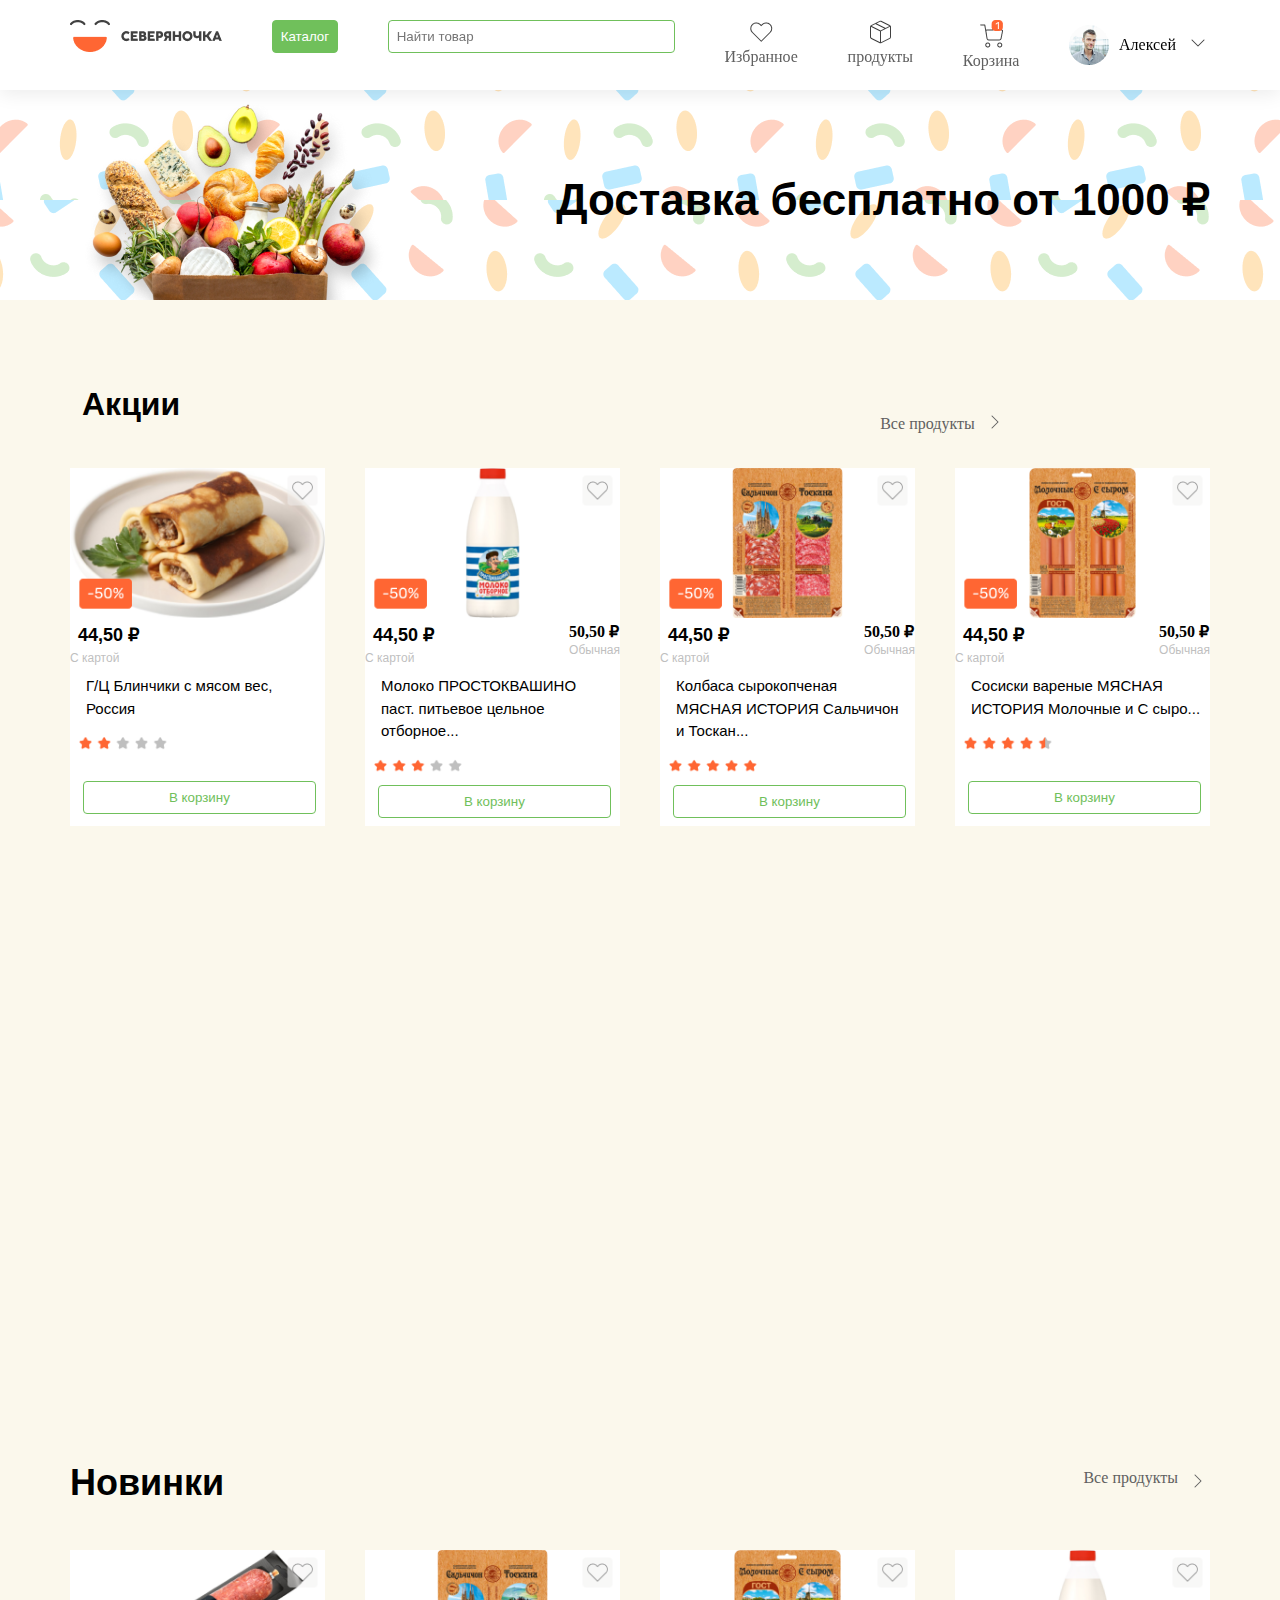
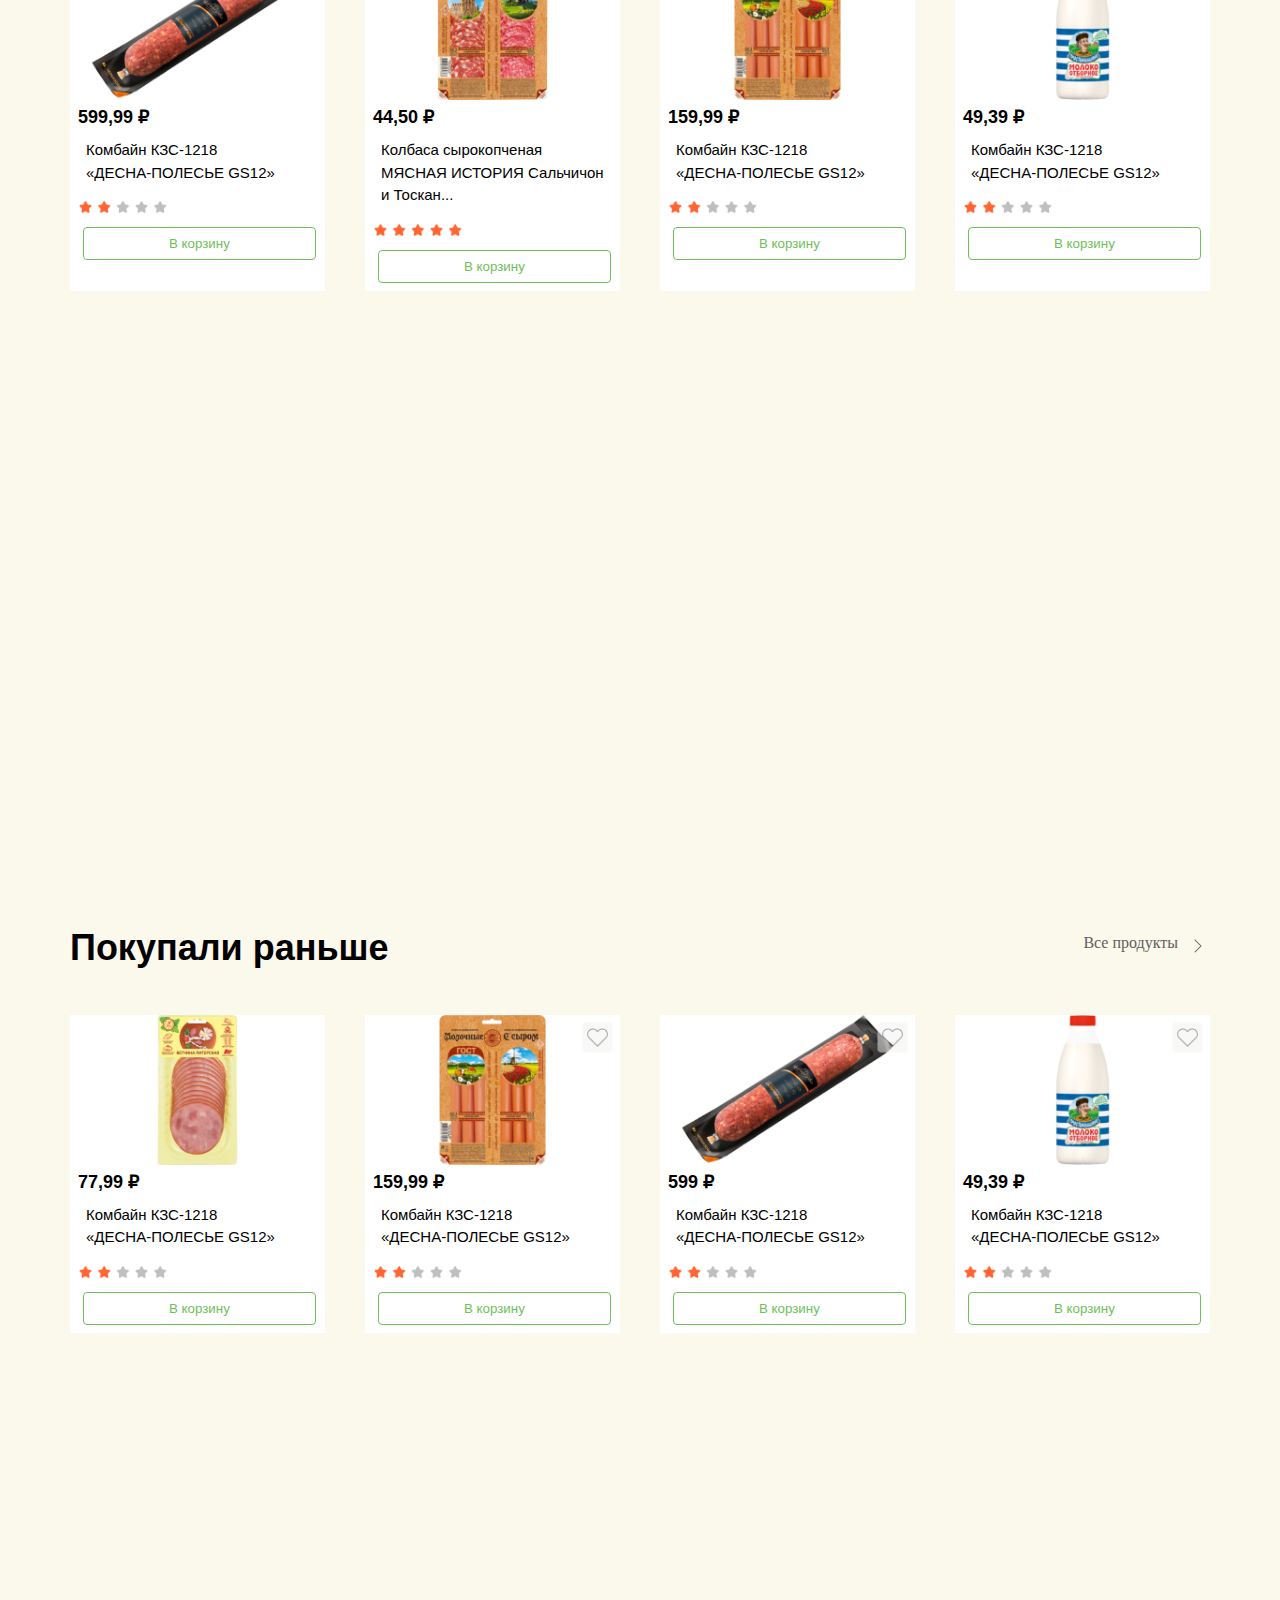
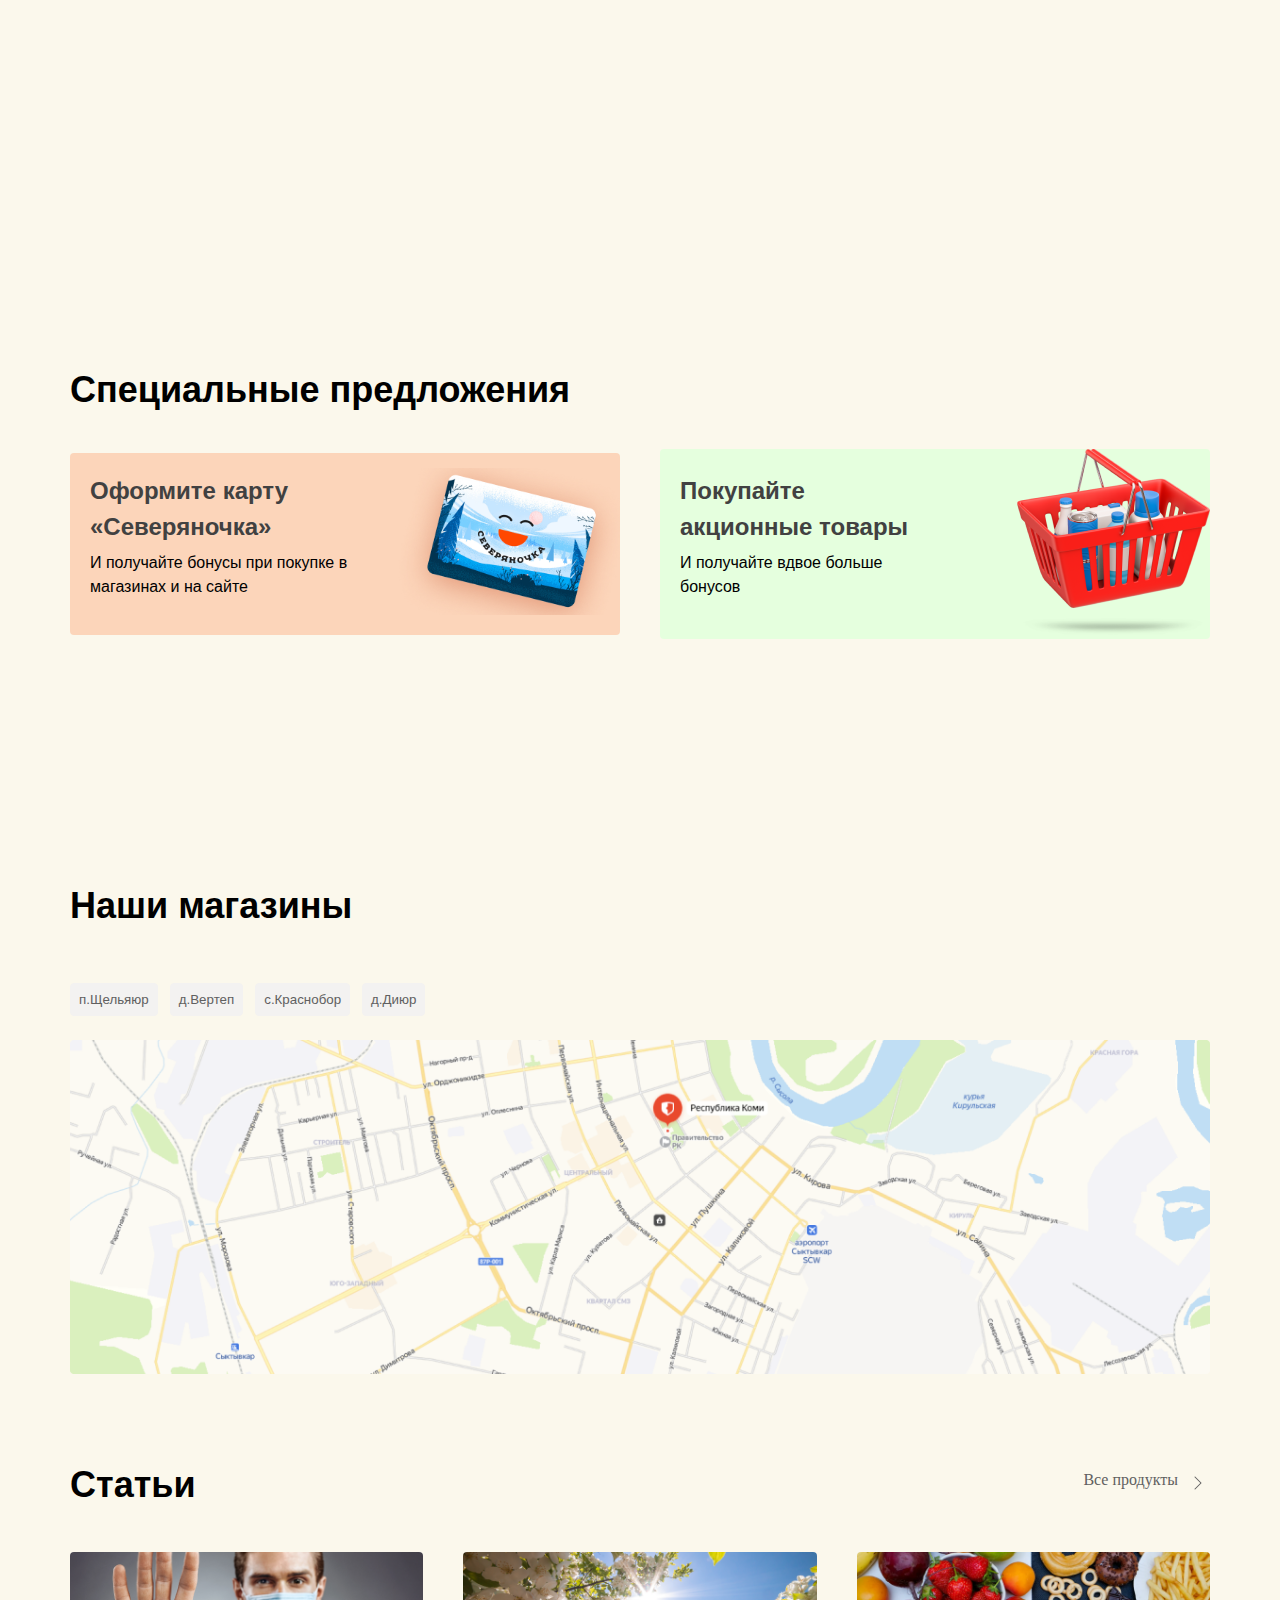
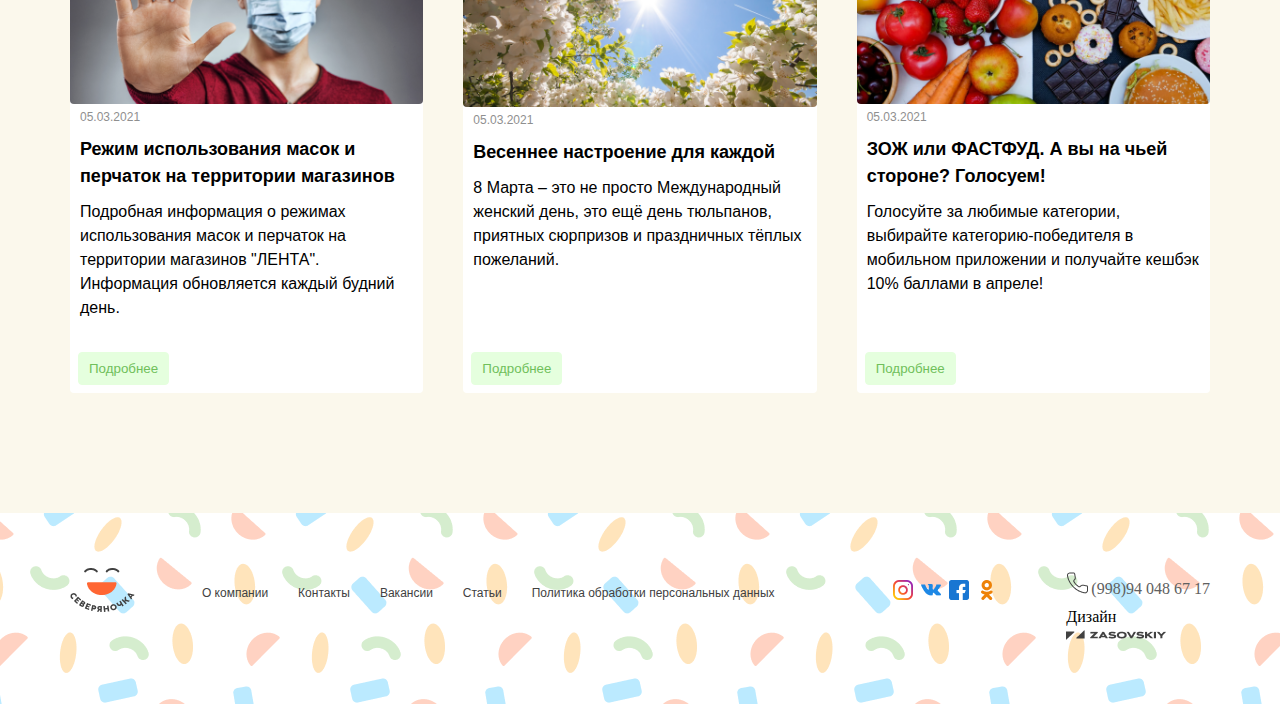
==== index.html @ 37fc12be "first commit" ====
<!DOCTYPE html>
<html lang="en">

<head>
  <meta charset="UTF-8">
  <meta http-equiv="X-UA-Compatible" content="IE=edge">
  <meta name="viewport" content="width=device-width, initial-scale=1.0">
  <title>Document</title>
  <link rel="stylesheet" href="css/global.min.css">
</head>

<body>
  <header>
    <div class="nav">
      <div class="container">
        <div class="nav__logo">
          <a href="index.html"><img src="images/logo.png" alt=""></a>
        </div>
        <div class="nav__btn"><button>Каталог</button></div>
        <div class="nav__input"><input type="text" placeholder="Найти товар"></div>
        <div class="nav__img">
          <a href="favorite.html">
            <img src="images/heart bottom.png" alt="">
          </a>
          <a href="favorite.html">
            <p>Избранное</p>
          </a>
        </div>
        <div class="nav__img">
          <a href="products.html">
            <img src="images/zakaz.png" alt="">
          </a>
          <a href="products.html">
            <p>продукты</p>
          </a>
        </div>
        <div class="nav__img">
          <a href="cart.html">
            <img src="images/korzinka.png" alt="">
          </a>
          <a href="cart.html">
            <p>Корзина</p>
          </a>
        </div>
        <div class="nav__alex">
          <img src="images/bottom men.png" alt="">
          <p>Алексей</p>
          <a href=""><img src="images/chevron-down.png" alt=""></a>
        </div>
      </div>
    </div>
  </header>
  <main>
    <section ction id="book">
      <div class="container">
        <div class="book__bg_img">
          <img class="book__img" src="images/fruits.png" alt="">
          <h1>
            Доставка бесплатно от 1000 ₽
          </h1>
        </div>
      </div>
    </section>
    <section id="actsiya">
      <div class="container">
        <div class="father__actsiya">
          <div class="actsiya__type">
            <h1>Акции</h1>
          </div>
          <div class="actsiya__product">
            <a href="products.html">
              <p>Все продукты</p>
            </a>
            <a href="products.html"><img src="images/chevron-right.png" alt=""></a>
          </div>
        </div>
        <div class="parents__card">

          <div class="father__card">
            <div >
              <a href="cart.html"><img src="images/blinchik.png" alt=""></a>
            </div>
            <div class="type__rubl">
              <div class="tybe_dol">
                <h3>44,50 ₽</h3>
                <p>С картой</p>
              </div>
            </div>
            <div class="type__GT">
              <h2>Г/Ц Блинчики с мясом вес, <br> Россия</h2>
            </div>
            <div class="type__img"><img src="images/star2.png" alt=""></div> <br>
            <div class="type__btn"><a href="cart.html"><button>В корзину</button></a></div>
          </div>

          <div class="father__card">
            <div>
              <a href="cart.html"><img src="images/moloka.png" alt=""></a>
            </div>
            <div class="type__rubl">
              <div>
                <h3>44,50 ₽</h3>
                <p>С картой</p>
              </div>
              <div>
                <h4>50,50 ₽</h4>
                <p>Обычная</p>
              </div>
            </div>
            <div class="type__GT">
              <h2>Молоко ПРОСТОКВАШИНО паст. питьевое цельное отборное...</h2>
            </div>
            <div class="type__img"><img src="images/star3.png" alt=""></div>
            <div class="type__btn"><a href="cart.html"><button>В корзину</button></a></div>
          </div>

          <div class="father__card">
            <div>
              <a href="cart.html"><img src="images/kolbasa.png" alt=""></a>
            </div>
            <div class="type__rubl">
              <div>
                <h3>44,50 ₽</h3>
                <p>С картой</p>
              </div>
              <div>
                <h4>50,50 ₽</h4>
                <p>Обычная</p>
              </div>
            </div>
            <div class="type__GT">
              <h2>Колбаса сырокопченая МЯСНАЯ ИСТОРИЯ Сальчичон и Тоскан...</h2>
            </div>
            <div class="type__img"><img src="images/star5.png" alt=""></div>
            <div class="type__btn"><a href="cart.html"><button>В корзину</button></a></div>
          </div>

          <div class="father__card">
            <div>
              <a href="cart.html"><img src="images/sasiska.png" alt=""></a>
            </div>
            <div class="type__rubl">
              <div>
                <h3>44,50 ₽</h3>
                <p>С картой</p>
              </div>
              <div>
                <h4>50,50 ₽</h4>
                <p>Обычная</p>
              </div>
            </div>
            <div class="type__GT">
              <h2>Сосиски вареные МЯСНАЯ ИСТОРИЯ Молочные и С сыро...</h2>
            </div>
            <div class="type__img"><img src="images/star4.5.png" alt=""></div><br>
            <div class="type__btn"><a href="cart.html"><button>В корзину</button></a></div>
          </div>
        </div>
      </div>
    </section>
    <section id="actsiya">
      <div class="container">
        <div class="father__news">
          <div class="news__type">
            <h1>Новинки</h1>
          </div>
          <div class="news__product">
            <a href="products.html">
              <p>Все продукты</p>
            </a>
            <a href="products.html"><img src="images/chevron-right.png" alt=""></a>
          </div>
        </div>
        <div class="parents__card">
          <div class="father__card">
            <div>
              <a href="cart.html"><img src="images/big kolbasa.png" alt=""></a>
            </div>
            <div class="type__rubl">
              <h3>599,99 ₽</h3>

            </div>
            <div class="type__GT">
              <h2>Комбайн КЗС-1218 <br> «ДЕСНА-ПОЛЕСЬЕ GS12»</h2>
            </div>
            <div class="type__img"><img src="images/star2.png" alt=""></div>
            <div class="type__btn"><a href="cart.html"><button>В корзину</button></a></div>
          </div>


          <div class="father__card">
            <div>
              <a href="cart.html"><img src="images/kolbasa2.png" alt=""></a>
            </div>
            <div class="type__rubl">
              <h3>44,50 ₽</h3>
            </div>
            <div class="type__GT">
              <h2>Колбаса сырокопченая МЯСНАЯ ИСТОРИЯ Сальчичон и Тоскан...</h2>
            </div>
            <div class="type__img"><img src="images/star5.png" alt=""></div>
            <div class="type__btn"><a href="cart.html"><button>В корзину</button></a></div>
          </div>


          <div class="father__card">
            <div>
              <a href="cart.html"><img src="images/sasiska2.png" alt=""></a>
            </div>
            <div class="type__rubl">
              <h3>159,99 ₽</h3>
            </div>
            <div class="type__GT">
              <h2>Комбайн КЗС-1218 <br> «ДЕСНА-ПОЛЕСЬЕ GS12»</h2>
            </div>
            <div class="type__img"><img src="images/star2.png" alt=""></div>
            <div class="type__btn"><a href="cart.html"><button>В корзину</button></a></div>
          </div>


          <div class="father__card">
            <div>
              <a href="cart.html"><img src="images/moloka2.png" alt=""></a>
            </div>
            <div class="type__rubl">
              <div>
                <h3>49,39 ₽</h3>
              </div>
            </div>
            <div class="type__GT">
              <h2>Комбайн КЗС-1218 <br> «ДЕСНА-ПОЛЕСЬЕ GS12»</h2>
            </div>
            <div class="type__img"><img src="images/star2.png" alt=""></div>
            <div class="type__btn"><a href="cart.html"><button>В корзину</button></a></div>
          </div>
        </div>
      </div>
    </section>
    <section id="actsiya">
      <div class="container">
        <div class="father__bought">
          <div class="text__bought">
            <h1>Покупали раньше</h1>
          </div>
          <div class="sale__bought">
            <a href="products.html">
              <p>Все продукты</p>
            </a>
            <a href="products.html"><img src="images/chevron-right.png" alt=""></a>
          </div>
        </div>
        <div class="parents__card">
          <div class="father__card">
            <div>
              <a href="cart.html"><img src="images/kombayn.png" alt=""></a>
            </div>
            <div class="type__rubl">
              <h3>77,99 ₽</h3>

            </div>
            <div class="type__GT">
              <h2>Комбайн КЗС-1218 <br> «ДЕСНА-ПОЛЕСЬЕ GS12»</h2>
            </div>
            <div class="type__img"><img src="images/star2.png" alt=""></div>
            <div class="type__btn"><a href="cart.html"><button>В корзину</button></a></div>
          </div>


          <div class="father__card">
            <div>
              <a href="cart.html"><img src="images/sasiska2.png" alt=""></a>
            </div>
            <div class="type__rubl">
              <h3>159,99 ₽</h3>
            </div>
            <div class="type__GT">
              <h2>Комбайн КЗС-1218 <br> «ДЕСНА-ПОЛЕСЬЕ GS12»</h2>
            </div>
            <div class="type__img"><img src="images/star2.png" alt=""></div>
            <div class="type__btn"><a href="cart.html"><button>В корзину</button></a></div>
          </div>


          <div class="father__card">
            <div>
              <a href="cart.html"><img src="images/big kolbasa.png" alt=""></a>
            </div>
            <div class="type__rubl">
              <h3>599 ₽</h3>
            </div>
            <div class="type__GT">
              <h2>Комбайн КЗС-1218 <br> «ДЕСНА-ПОЛЕСЬЕ GS12»</h2>
            </div>
            <div class="type__img"><img src="images/star2.png" alt=""></div>
            <div class="type__btn"><a href="cart.html"><button>В корзину</button></a></div>
          </div>


          <div class="father__card">
            <div>
              <a href="cart.html"><img src="images/moloka2.png" alt=""></a>
            </div>
            <div class="type__rubl">
              <div>
                <h3>49,39 ₽</h3>
              </div>
            </div>
            <div class="type__GT">
              <h2>Комбайн КЗС-1218 <br> «ДЕСНА-ПОЛЕСЬЕ GS12»</h2>
            </div>
            <div class="type__img"><img src="images/star2.png" alt=""></div>
            <div class="type__btn"><a href="cart.html"><button>В корзину</button></a></div>
          </div>
        </div>
      </div>
    </section>
    <section id="actsiya">
      <div class="container">
        <div class="father__special">
          <div class="first__special">
            <h1>Специальные предложения</h1>
          </div>
          <div class="parent__first__card">
            <div class="first__card__father">
              <div class="card__type">
                <h1>Оформите карту <br> «Северяночка»</h1>
                <h3>И получайте бонусы при покупке в магазинах и на сайте</h3>
              </div>
              <div class="card__img">
                <img src="images/kartabg.png" alt="">
              </div>
            </div>
            <div class="first__card__father2">
              <div class="card__type">
                <h1>Покупайте <br> акционные товары</h1>
                <h3>И получайте вдвое больше <br> бонусов</h3>
              </div>
              <div class="card__img">
                <img src="images/box.png" alt="">
              </div>
            </div>
          </div>
        </div>
      </div>
    </section>
    <section id="actsiya">
      <div class="container">
        <div class="map__type">
          <h1>Наши магазины</h1>
        </div>
        <div class="map__btn">
          <button>п.Щельяюр</button>
          <button>д.Вертеп</button>
          <button>с.Краснобор</button>
          <button>д.Диюр</button>
        </div>
        <div class="map__img">
          <img src="images/maps.png" alt="">
        </div>
      </div>
    </section>

    <section id="actsiya">
      <div class="container">
        <div class="father__bought">
          <div class="text__bought">
            <h1>Статьи</h1>
          </div>
          <div class="sale__bought">
            <a href="products.html">
              <p>Все продукты</p>
            </a>
            <a href="products.html"><img src="images/chevron-right.png" alt=""></a>
          </div>
        </div>
        <div class="father__card__bottom">
          <div class="card__finish">
            <img src="images/doc man.png" alt="">
            <p>05.03.2021</p>
            <h1>Режим использования масок и перчаток на территории магазинов</h1>
            <h2>Подробная информация о режимах использования масок и перчаток на территории магазинов "ЛЕНТА".
              Информация обновляется каждый будний день. <br> <br></h2>
            <button>Подробнее</button>
          </div>

          <div class="card__finish">
            <img src="images/1.png" alt="">
            <p>05.03.2021</p>
            <h1>Весеннее настроение для каждой</h1>
            <h2>8 Марта – это не просто Международный женский день, это ещё день тюльпанов, приятных сюрпризов и
              праздничных тёплых пожеланий. <br> <br> <br> <br></h2>
            <button>Подробнее</button>
          </div>

          <div class="card__finish">
            <img src="images/blosom.png" alt="">
            <p>05.03.2021</p>
            <h1>ЗОЖ или ФАСТФУД. А вы на чьей стороне? Голосуем!</h1>
            <h2>Голосуйте за любимые категории, выбирайте категорию-победителя в мобильном приложении и получайте кешбэк
              10% баллами в апреле! <br> <br> <br></h2>
            <button>Подробнее</button>
          </div>
        </div>
      </div>
    </section>
  </main>
  <footer id="footer">
    <div class="container">
      <div class="foot__group">
        <div class="foot__father">
          <div class="foot">
            <a href="index.html"><img src="images/logo foot.png" alt=""></a>
          </div>
          <div class="foot__info">
            <ul>
              <li><a href="company.html">О компании</a></li>
              <li><a href="contact.html">Контакты</a></li>
              <li><a href="vacancy.html">Вакансии</a></li>
              <li><a href="articles.html">Статьи</a></li>
              <li><a href="">Политика обработки персональных данных</a></li>
            </ul>
          </div>
          <div class="foot__img">
            <a href=""><img src="images/instagram.png" alt=""></a>
            <a href=""><img src="images/vkontakte.png" alt=""></a>
            <a href=""><img src="images/facebook.png" alt=""></a>
            <a href="https://t.me/shokhruzakhe"><img src="images/ok.png" alt=""></a>
          </div>
          <div class="foot__phone">
            <li><a href=""><img src="images/phone.png" alt="">(998)94 048 67 17</a><p></p></li>
            <p>Дизайн</p>
            <img src="images/footerlogo.png" alt="">
          </div>
        </div>
      </div>
    </div>
  </footer>
</body>

</html>
---- css/global.min.css ----
*,*::before,*::after{margin:0;padding:0;box-sizing:border-box}ul{list-style:none}li{list-style:none}img{max-width:100%;height:auto}button{border:1px;cursor:pointer}a{text-decoration:none;color:#606060}input{border:1px solid #70c05b;border-radius:4px;background-color:rgba(0,0,0,0);padding:8px 100px 8px 8px}button{border:1px solid #70c05b;border-radius:4px;color:#fff;background:#70c05b}@font-face{font-family:"Rubik",sans-serif;src:url(/fonst/Rubik-Bold.ttf)}@font-face{font-family:"Rubik",sans-serif;src:url(/fonst/Rubik-Regular.ttf)}.container{width:1140px;margin:0 auto}header{background:#70c05b;box-shadow:0px 4px 18px 0px rgba(0,0,0,.08);position:fixed;width:100%;z-index:100;opacity:1;background-color:#fff}.nav{display:flex;justify-content:space-between;margin-top:20px;margin-bottom:20px}.nav .container{display:flex;justify-content:space-between}.nav .nav__input{background:image(search)}.nav .nav__img{display:flex;align-items:center;flex-direction:column}.nav .nav__btn button{padding:8px 8px 8px 8px}.nav .nav__alex{display:flex;align-items:center;gap:10px}.nav .nav__alex a{color:#291e0f}#book{background-image:url(../../images/head2.png)}#book .book__bg_img{display:flex;align-items:center;justify-content:space-between;padding-top:100px}#book .book__bg_img .book__img{max-width:100%}#book .book__bg_img h1{font-family:"Rubik",sans-serif;font-size:44px;font-style:normal;font-weight:700;line-height:150%}@media(max-width: 1160px){#book .book__bg_img h1{font-size:35px;padding-right:50px}}@media(max-width: 1110px){#book .book__bg_img h1{font-size:30px;padding-right:100px}}@media(max-width: 1060px){#book .book__bg_img h1{font-size:28px;padding-right:200px}}@media(max-width: 957px){#book .book__bg_img h1{font-size:25px;padding-right:250px}}@media(max-width: 910px){#book .book__bg_img .book__img{display:none}#book .book__bg_img h1{text-align:center;margin:0 auto;padding-bottom:62px;padding-top:100px}}@media(max-width: 800px){#book .book__bg_img h1{padding-right:500px}}@media(max-width: 524px){#book .book__bg_img h1{padding-right:700px}}@media(max-width: 423px){#book .book__bg_img h1{font-size:20px;padding-right:800px}}@media(max-width: 337px){#book .book__bg_img{padding-right:100px}}#actsiya{background:#fbf8ec;padding-top:80px}.father__actsiya{display:flex;align-items:center}.father__actsiya .actsiya__type{padding-bottom:40px}.father__actsiya .actsiya__type h1{font-family:"Rubik",sans-serif;font-size:36px;font-style:normal;font-weight:700;line-height:150%}.father__actsiya .actsiya__product{display:flex;align-items:center;gap:8px}@media(max-width: 1400px){.father__actsiya .actsiya__type h1{padding-left:12px}.father__actsiya .actsiya__product{padding-left:890px}}@media(max-width: 1300px){.father__actsiya .actsiya__type h1{padding-left:12px}.father__actsiya .actsiya__product{padding-left:850px}}@media(max-width: 1160px){.father__actsiya .actsiya__type h1{font-size:32px;padding-left:12px}.father__actsiya .actsiya__product{padding-left:800px}}@media(max-width: 10460px){.father__actsiya .actsiya__type h1{font-size:32px;padding-left:12px}.father__actsiya .actsiya__product{padding-left:700px}}@media(max-width: 950px){.father__actsiya .actsiya__type h1{font-size:32px;padding-left:12px}.father__actsiya .actsiya__product{padding-left:650px}}@media(max-width: 910px){.father__actsiya .actsiya__type h1{font-size:32px;padding-left:12px}.father__actsiya .actsiya__product{padding-left:400px}}@media(max-width: 650px){.father__actsiya .actsiya__type h1{font-size:32px;padding-left:12px}.father__actsiya .actsiya__product{padding-left:280px}}@media(max-width: 525px){.father__actsiya .actsiya__type h1{font-size:32px;padding-left:12px}.father__actsiya .actsiya__product{padding-left:180px;margin-top:5px}}@media(max-width: 423px){.father__actsiya .actsiya__type h1{font-size:32px;padding-left:12px}.father__actsiya .actsiya__product{padding-left:80px;margin-top:5px}}.parents__card{display:grid;grid-template-columns:repeat(4, 1fr);grid-gap:40px}.parents__card .father__card{background:#fff}.parents__card .father__card .type__rubl{display:flex;justify-content:space-evenly}.parents__card .father__card .type__rubl p{font-family:"Rubik",sans-serif;font-size:12px;font-style:normal;font-weight:400;line-height:150%;color:#bfbfbf}.parents__card .father__card .type__GT{padding:8px 8px}.parents__card .father__card .type__GT h2{font-family:"Rubik",sans-serif;font-size:15px;font-style:normal;font-weight:400;line-height:150%}.parents__card .father__card .type__img{padding:8px 8px;padding-bottom:8px}.parents__card .father__card .type__btn button{background-color:#fff;color:#70c05b;padding:8px 85px 8px 85px;margin-left:13px;margin-bottom:8px;transition:.5s}.parents__card .father__card .type__btn button:hover{color:#fff;background-color:#f63;border:1px solid #f63}.father__news{display:flex;justify-content:space-between;align-items:center;padding-bottom:40px}.father__news .news__type h1{font-family:"Rubik",sans-serif;font-size:36px;font-style:normal;font-weight:700;line-height:150%}.father__news .news__product{display:flex;gap:8px}.parents__card{display:grid;grid-template-columns:repeat(4, 1fr);grid-gap:40px;padding-bottom:550px}.parents__card .father__card{background:#fff}.parents__card .father__card .type__rubl{display:flex;justify-content:space-between}.parents__card .father__card .type__rubl h3{padding-left:8px;font-family:"Rubik",sans-serif;font-size:18px;font-style:normal;font-weight:700;line-height:150%}.parents__card .father__card .type__rubl p{font-family:"Rubik",sans-serif;font-size:12px;font-style:normal;font-weight:400;line-height:150%;color:#bfbfbf}.parents__card .father__card .type__GT{padding:8px 8px}.parents__card .father__card .type__GT h2{margin-left:8px;font-family:"Rubik",sans-serif;font-size:15px;font-style:normal;font-weight:400;line-height:150%}.parents__card .father__card .type__img{padding:8px 8px;padding-bottom:8px}.parents__card .father__card .type__btn button{background-color:#fff;color:#70c05b;padding:8px 85px 8px 85px;margin-left:13px;margin-bottom:8px;transition:.5s}.parents__card .father__card .type__btn button:hover{color:#fff;background-color:#f63;border:1px solid #f63}.father__bought{display:flex;justify-content:space-between;align-items:center;padding-bottom:40px}.father__bought .text__bought h1{font-family:"Rubik",sans-serif;font-size:36px;font-style:normal;font-weight:700;line-height:150%}.father__bought .sale__bought{display:flex;gap:8px}.father__bought .parents__card{display:grid;grid-template-columns:repeat(4, 1fr);grid-gap:40px;padding-bottom:120px}.father__bought .parents__card .father__card{background:#fff}.father__bought .parents__card .father__card .type__rubl{display:flex;justify-content:space-between}.father__bought .parents__card .father__card .type__rubl h3{padding-left:8px;font-family:"Rubik",sans-serif;font-size:18px;font-style:normal;font-weight:700;line-height:150%}.father__bought .parents__card .father__card .type__rubl p{font-family:"Rubik",sans-serif;font-size:12px;font-style:normal;font-weight:400;line-height:150%;color:#bfbfbf}.father__bought .parents__card .father__card .type__GT{padding:8px 8px}.father__bought .parents__card .father__card .type__GT h2{margin-left:8px;font-family:"Rubik",sans-serif;font-size:15px;font-style:normal;font-weight:400;line-height:150%}.father__bought .parents__card .father__card .type__img{padding:8px 8px;padding-bottom:8px}.father__bought .parents__card .father__card .type__btn button{background-color:#fff;color:#70c05b;padding:8px 85px 8px 85px;margin-left:13px;margin-bottom:8px;transition:.5s}.father__bought .parents__card .father__card .type__btn button:hover{color:#fff;background-color:#f63;border:1px solid #f63}@media(max-width: 1245px){.father__bought .parents__card{grid-template-columns:repeat(3, 1fr) grid-gap 32px}}@media(max-width: 910px){.father__bought .parents__card{grid-template-columns:repeat(2, 1fr) grid-gap 32px}}@media(max-width: 600px){.father__bought .parents__card{grid-template-columns:repeat(1, 1fr) grid-gap 32px}}.father__special{padding-bottom:40px}.father__special .first__special{padding-bottom:32px}.father__special .first__special h1{font-family:"Rubik",sans-serif;font-size:36px;font-style:normal;font-weight:700;line-height:150%}.father__special .parent__first__card{display:grid;grid-template-columns:repeat(2, 1fr);grid-gap:40px;padding-bottom:120px;align-items:center}.father__special .parent__first__card .first__card__father{display:flex;justify-content:space-between;align-items:center;border-radius:4px;background:#fcd5ba;box-shadow:rgba(202,147,96,.5)}.father__special .parent__first__card .first__card__father h1{font-family:"Rubik",sans-serif;font-size:24px;font-style:normal;font-weight:700;line-height:150%;color:#414141;padding:20px 0px 6px 20px}.father__special .parent__first__card .first__card__father h3{font-family:"Rubik",sans-serif;font-size:16px;font-style:normal;font-weight:400;line-height:150%;padding:0px 0px 36px 20px}.father__special .parent__first__card .first__card__father2{display:flex;justify-content:space-between;align-items:center;border-radius:4px;background-color:#e5ffde}.father__special .parent__first__card .first__card__father2 h1{font-family:"Rubik",sans-serif;font-size:24px;font-style:normal;font-weight:700;line-height:150%;color:#414141;padding:20px 0px 6px 20px}.father__special .parent__first__card .first__card__father2 h3{font-family:"Rubik",sans-serif;font-size:16px;font-style:normal;font-weight:400;line-height:150%;padding:0px 0px 36px 20px}@media(max-width: 1160px){.father__special .parent__first__card{grid-template-columns:repeat(1, 1fr);justify-content:space-evenly}}.map__type h1{font-family:"Rubik",sans-serif;font-size:36px;font-style:normal;font-weight:700;line-height:150%;padding-bottom:50px}.map__btn button{padding:8px 8px;color:#606060;background-color:#f3f2f1;border:1px solid #f3f2f1;transition:.5s;margin:0px 8px 24px 0px}.map__btn button:hover{color:#fff;background-color:#70c05b}.father__card__bottom{display:grid;grid-template-columns:repeat(3, 1fr);grid-gap:40px;padding-bottom:120px}.father__card__bottom .card__finish{background-color:#fff;border-radius:4px}.father__card__bottom .card__finish img{border-radius:4px}.father__card__bottom .card__finish p{padding:0 10px;color:#8f8f8f;font-family:"Rubik",sans-serif;font-size:12px;font-style:normal;font-weight:400;line-height:150%}.father__card__bottom .card__finish h1{padding:10px 10px;font-family:"Rubik",sans-serif;font-size:18px;font-style:normal;font-weight:700;line-height:150%}.father__card__bottom .card__finish h2{padding:0 10px;font-family:"Rubik",sans-serif;font-size:16px;font-style:normal;font-weight:400;line-height:150%}.father__card__bottom .card__finish button{margin:8px 8px;padding:8px 10px;color:#70c05b;background-color:#e5ffde;border:1px solid #e5ffde;transition:.5s}.father__card__bottom .card__finish button:hover{color:#fff;background-color:#70c05b}#footer{background-image:url(../../images/head2.png)}.foot__group .foot__father{display:flex;align-items:center;justify-content:space-between}.foot__group .foot__father .foot{display:flex;align-items:center;justify-content:space-between;padding-top:37px;padding-bottom:70px}.foot__group .foot__father .foot__info{padding-top:37px;padding-bottom:70px}.foot__group .foot__father .foot__info ul{display:flex;gap:30px}.foot__group .foot__father .foot__info ul li a{color:#414141;font-family:"Rubik",sans-serif;font-size:12px;font-style:normal;font-weight:400;line-height:150%}.foot__group .foot__father .foot__img{padding-top:37px;padding-bottom:70px;gap:8px;margin-left:50px}.foot__group .foot__father .foot__phone{align-items:center;padding-top:57px;padding-bottom:60px;gap:8px}.foot__group .foot__father .foot__phone li{padding-bottom:10px}.foot__group .foot__dizayn{display:flex;padding-bottom:24px;margin-bottom:500px;margin-left:auto}@media(max-width: 1245px){.parents__card{grid-template-columns:repeat(3, 1fr)}}
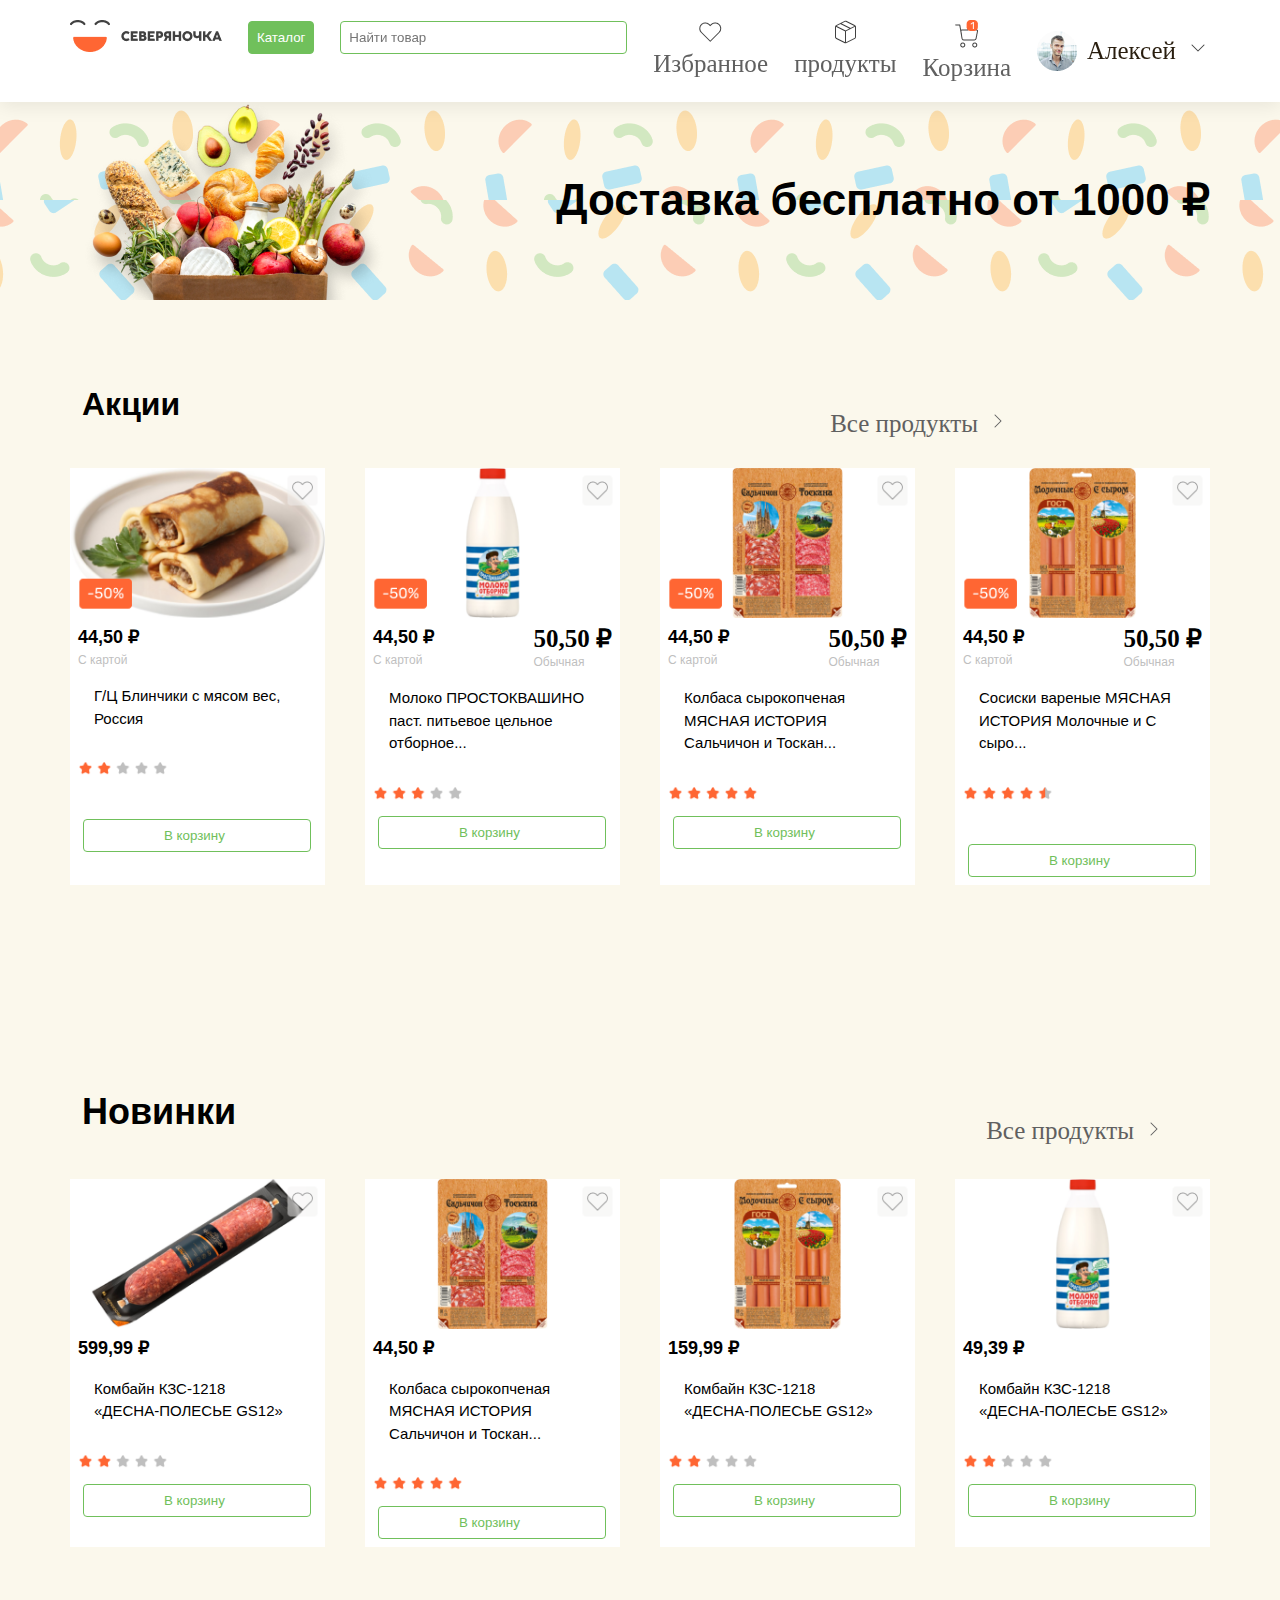
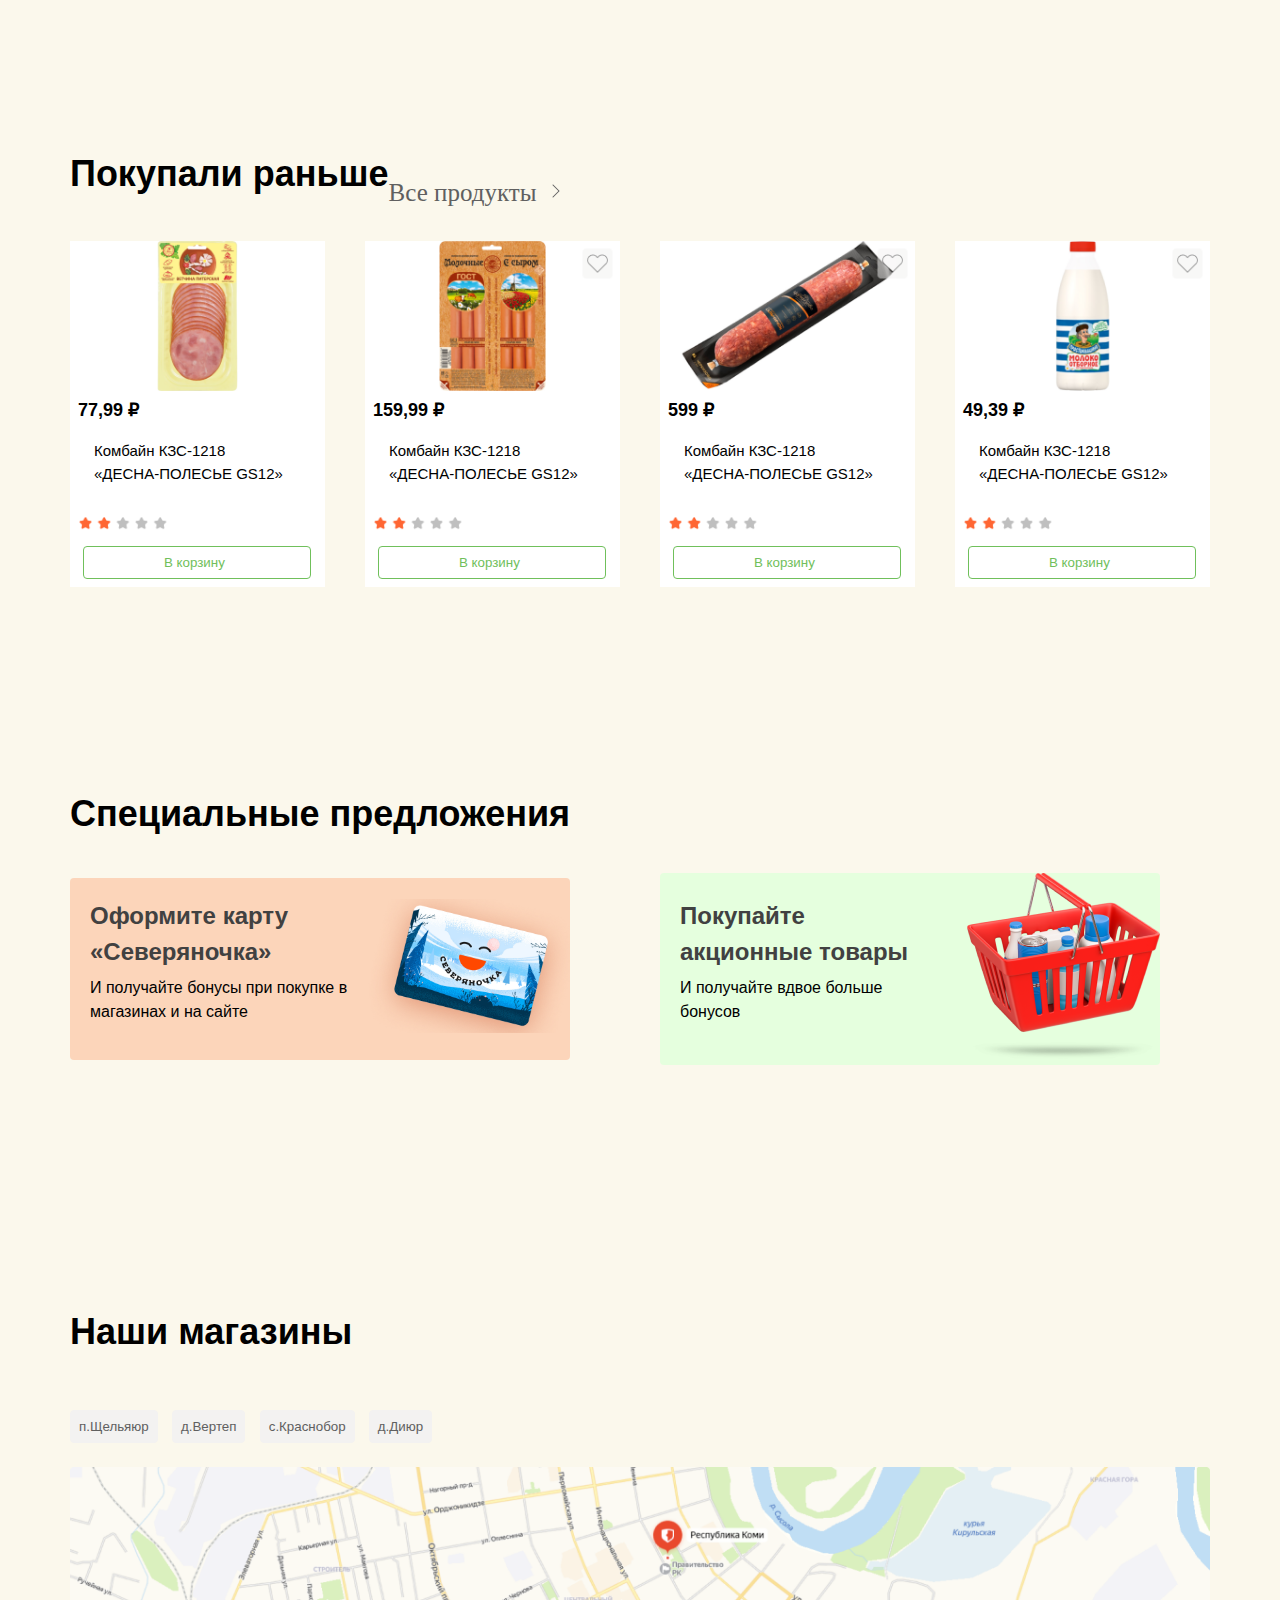
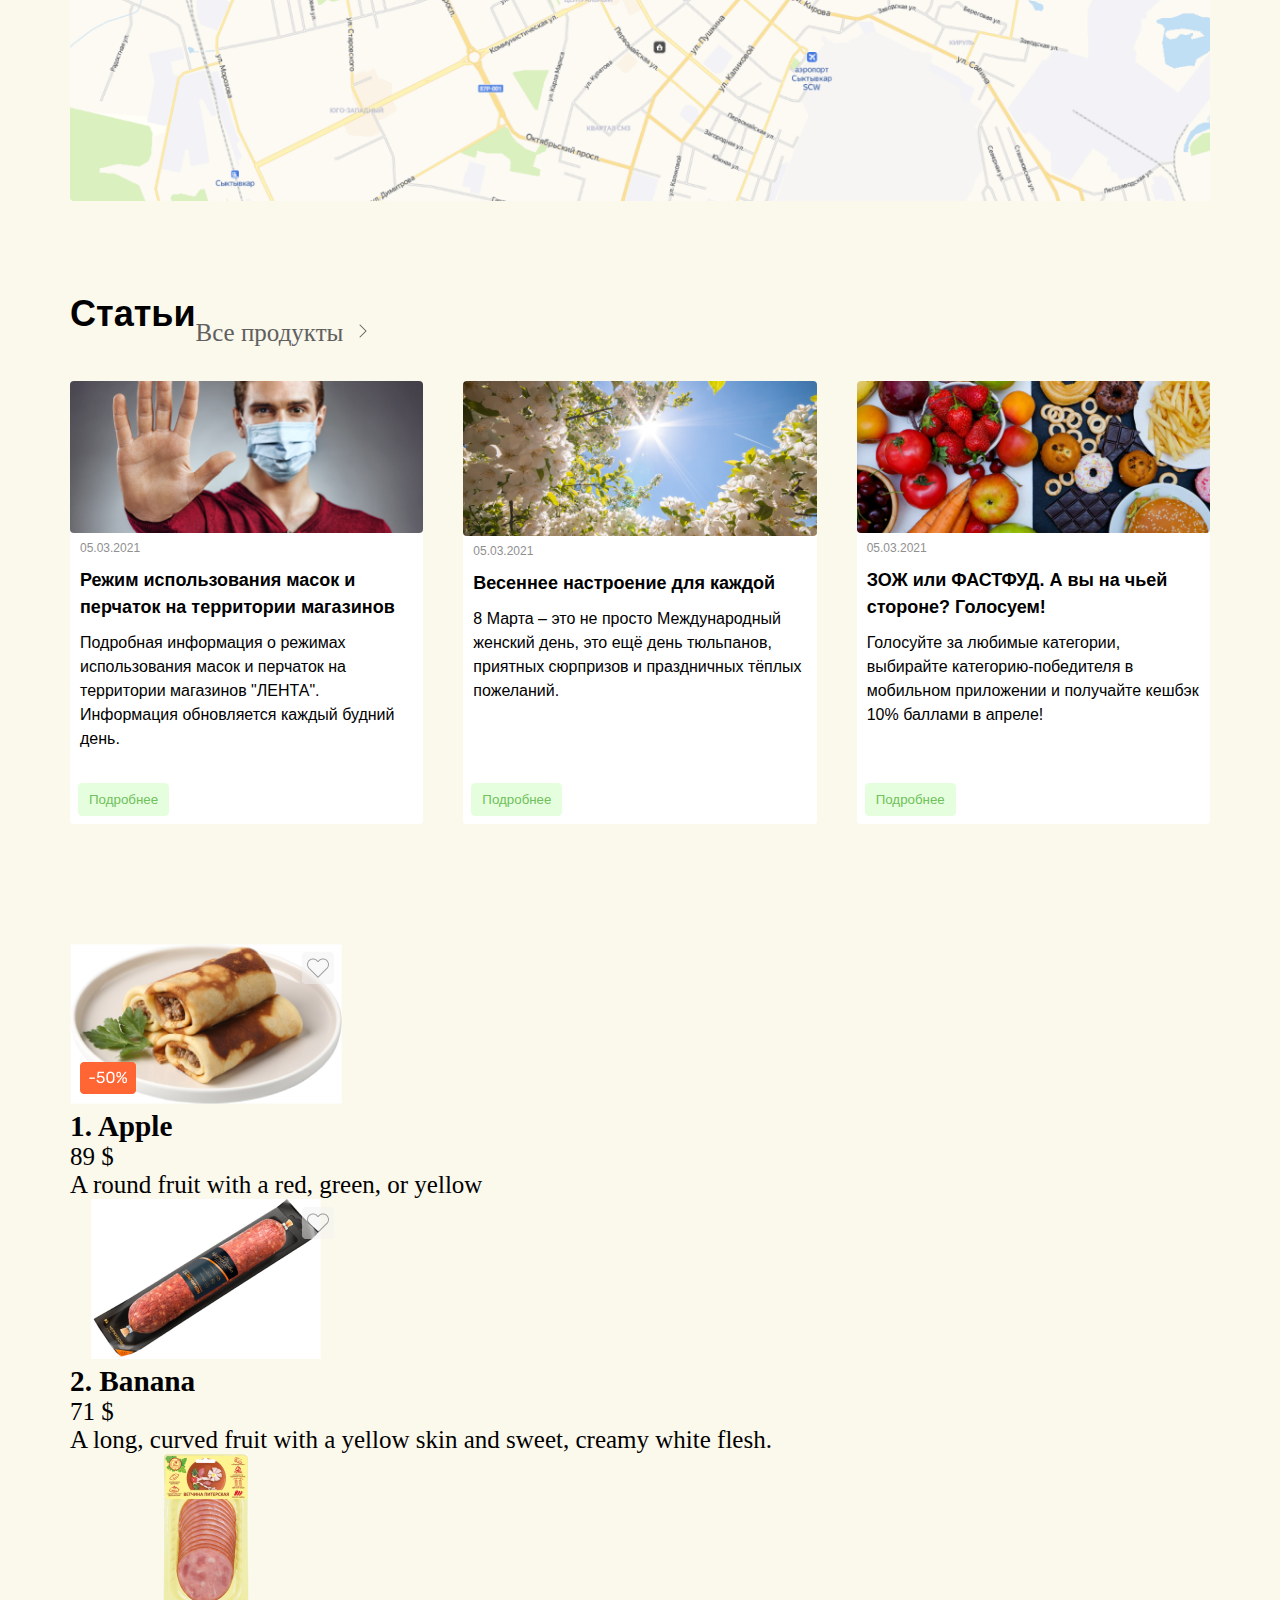
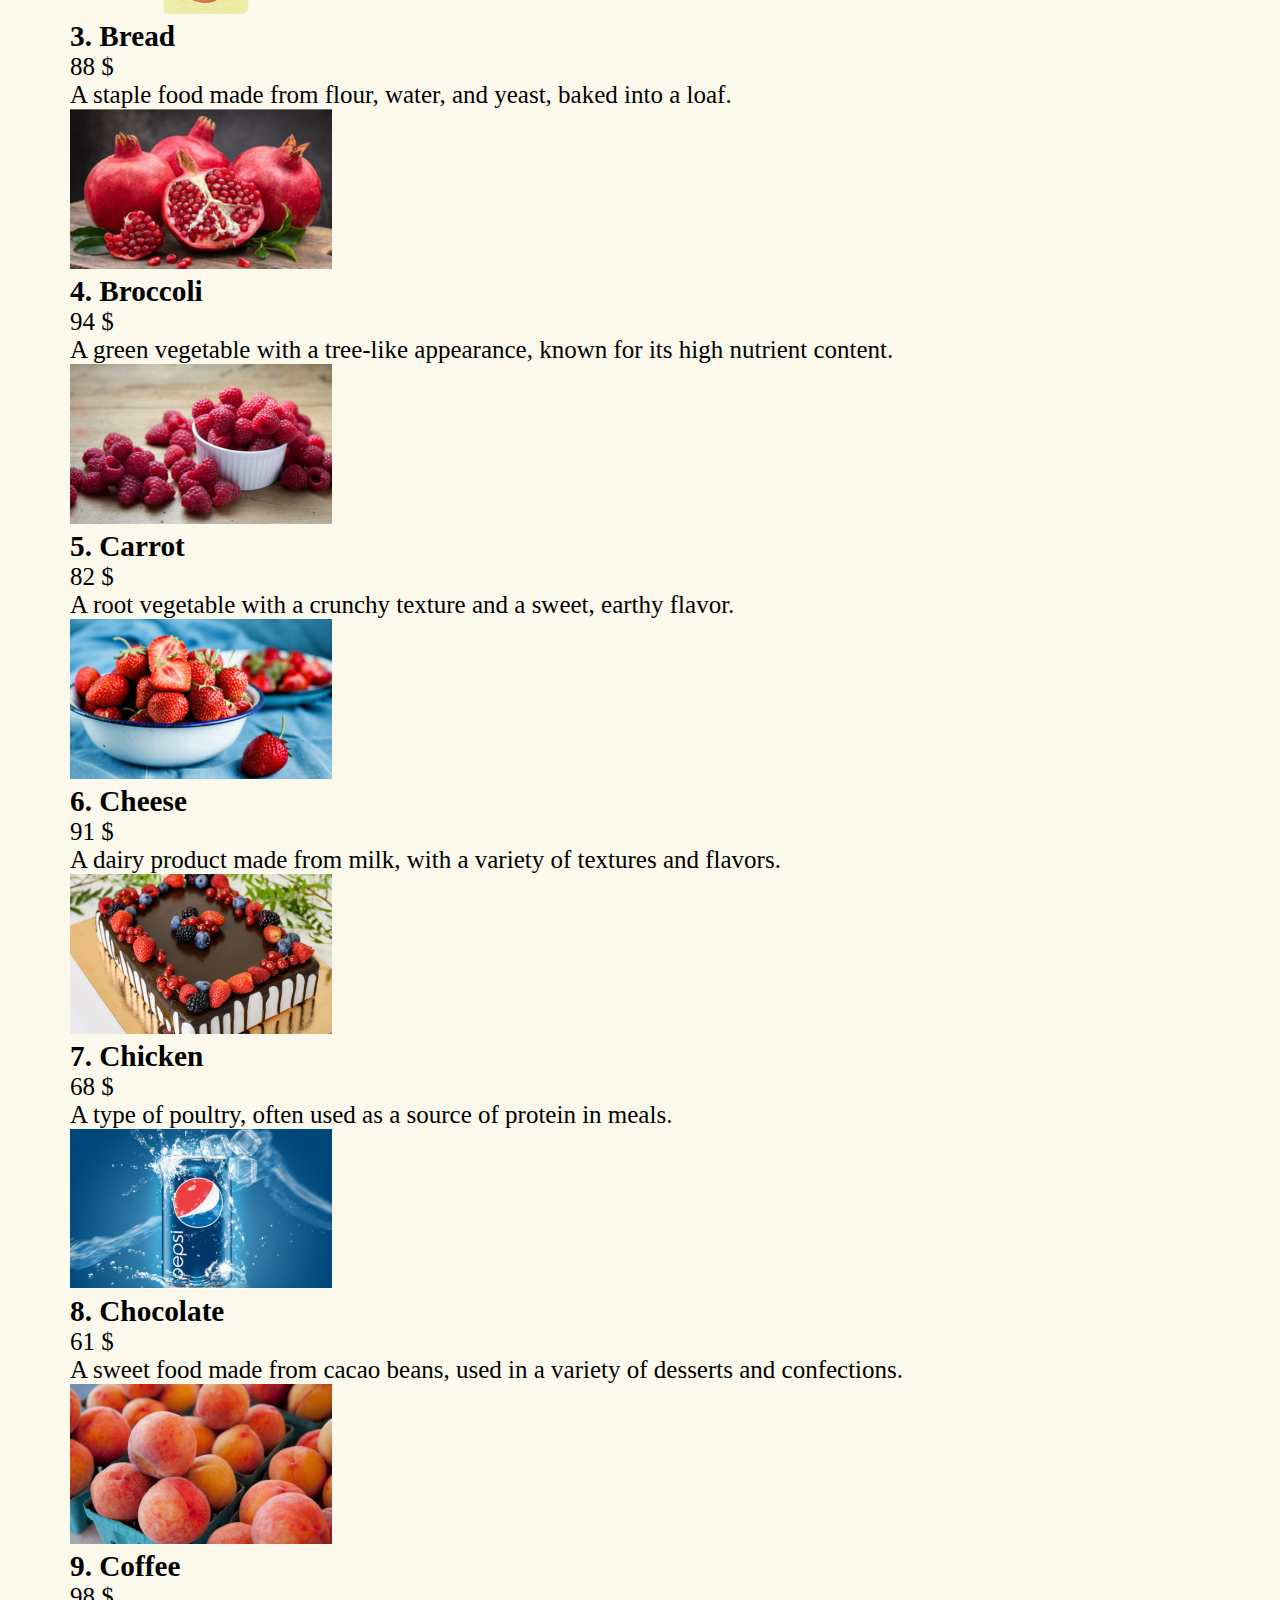
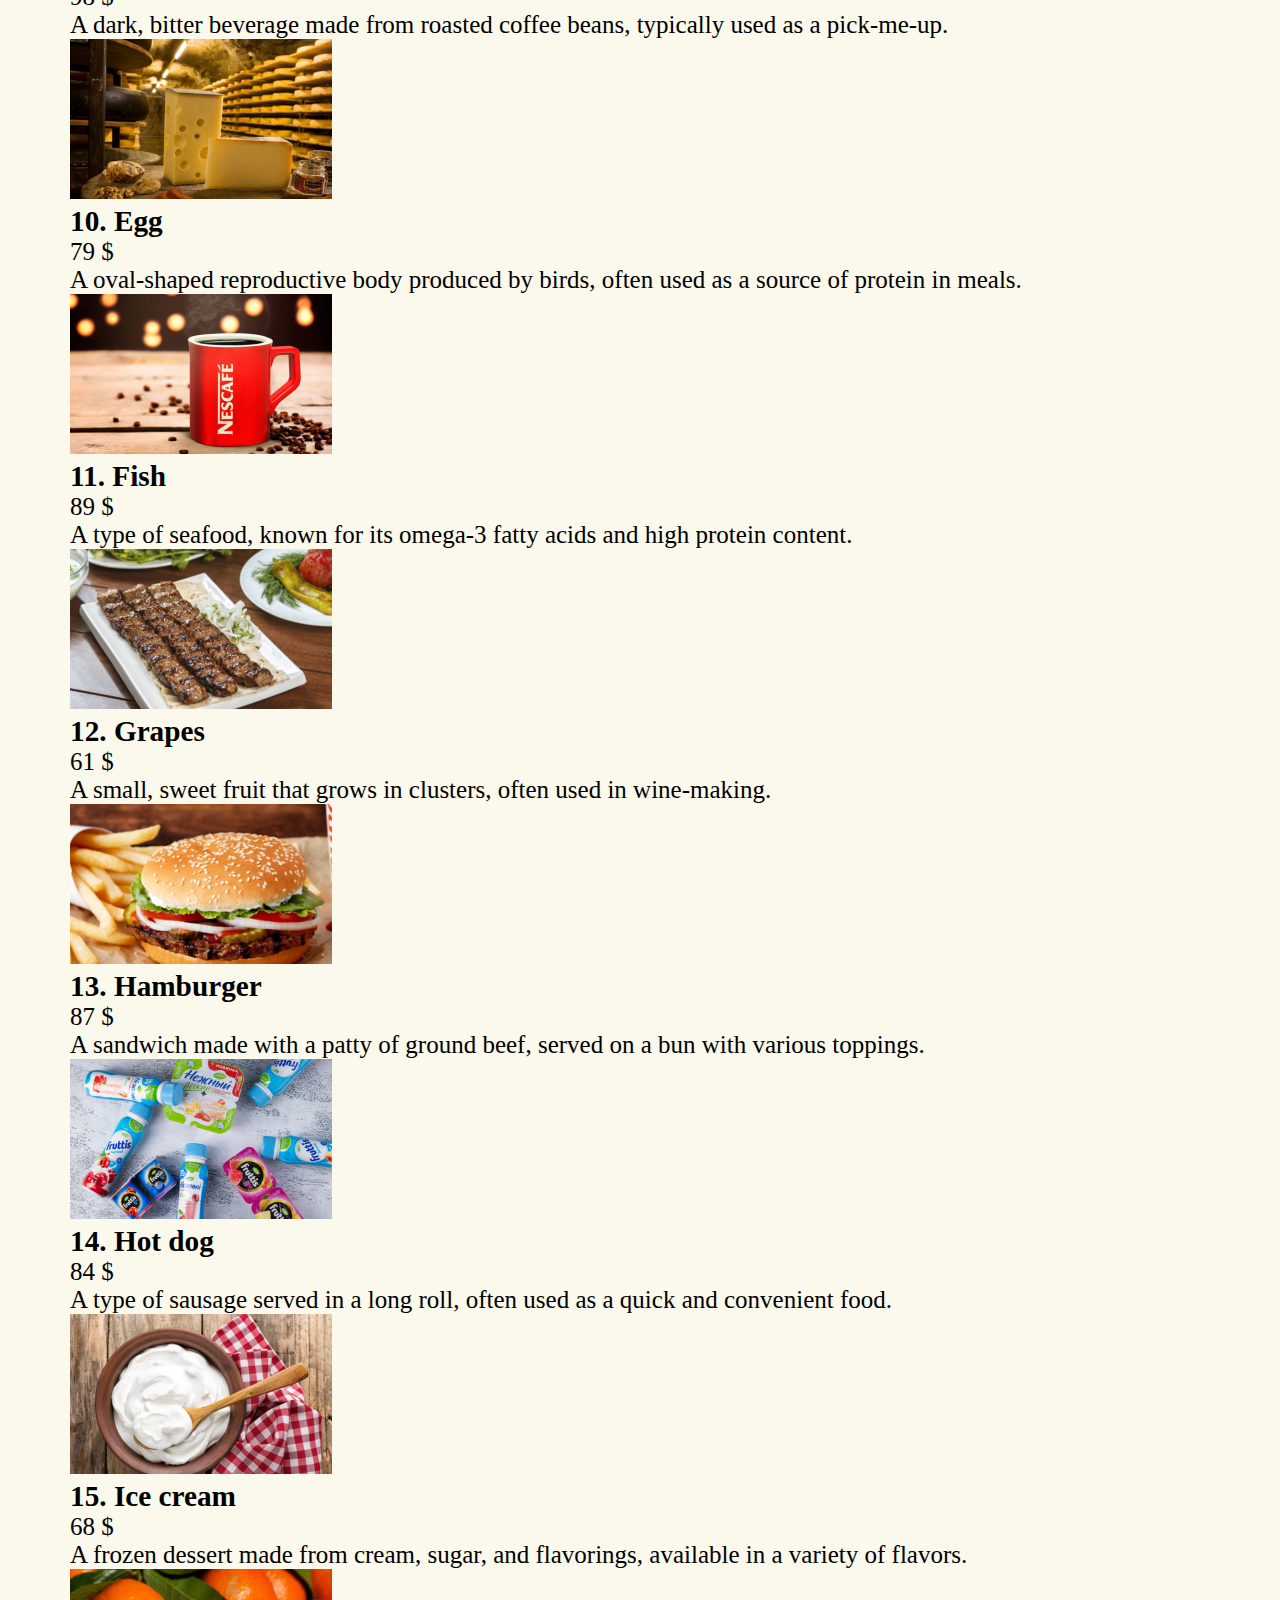
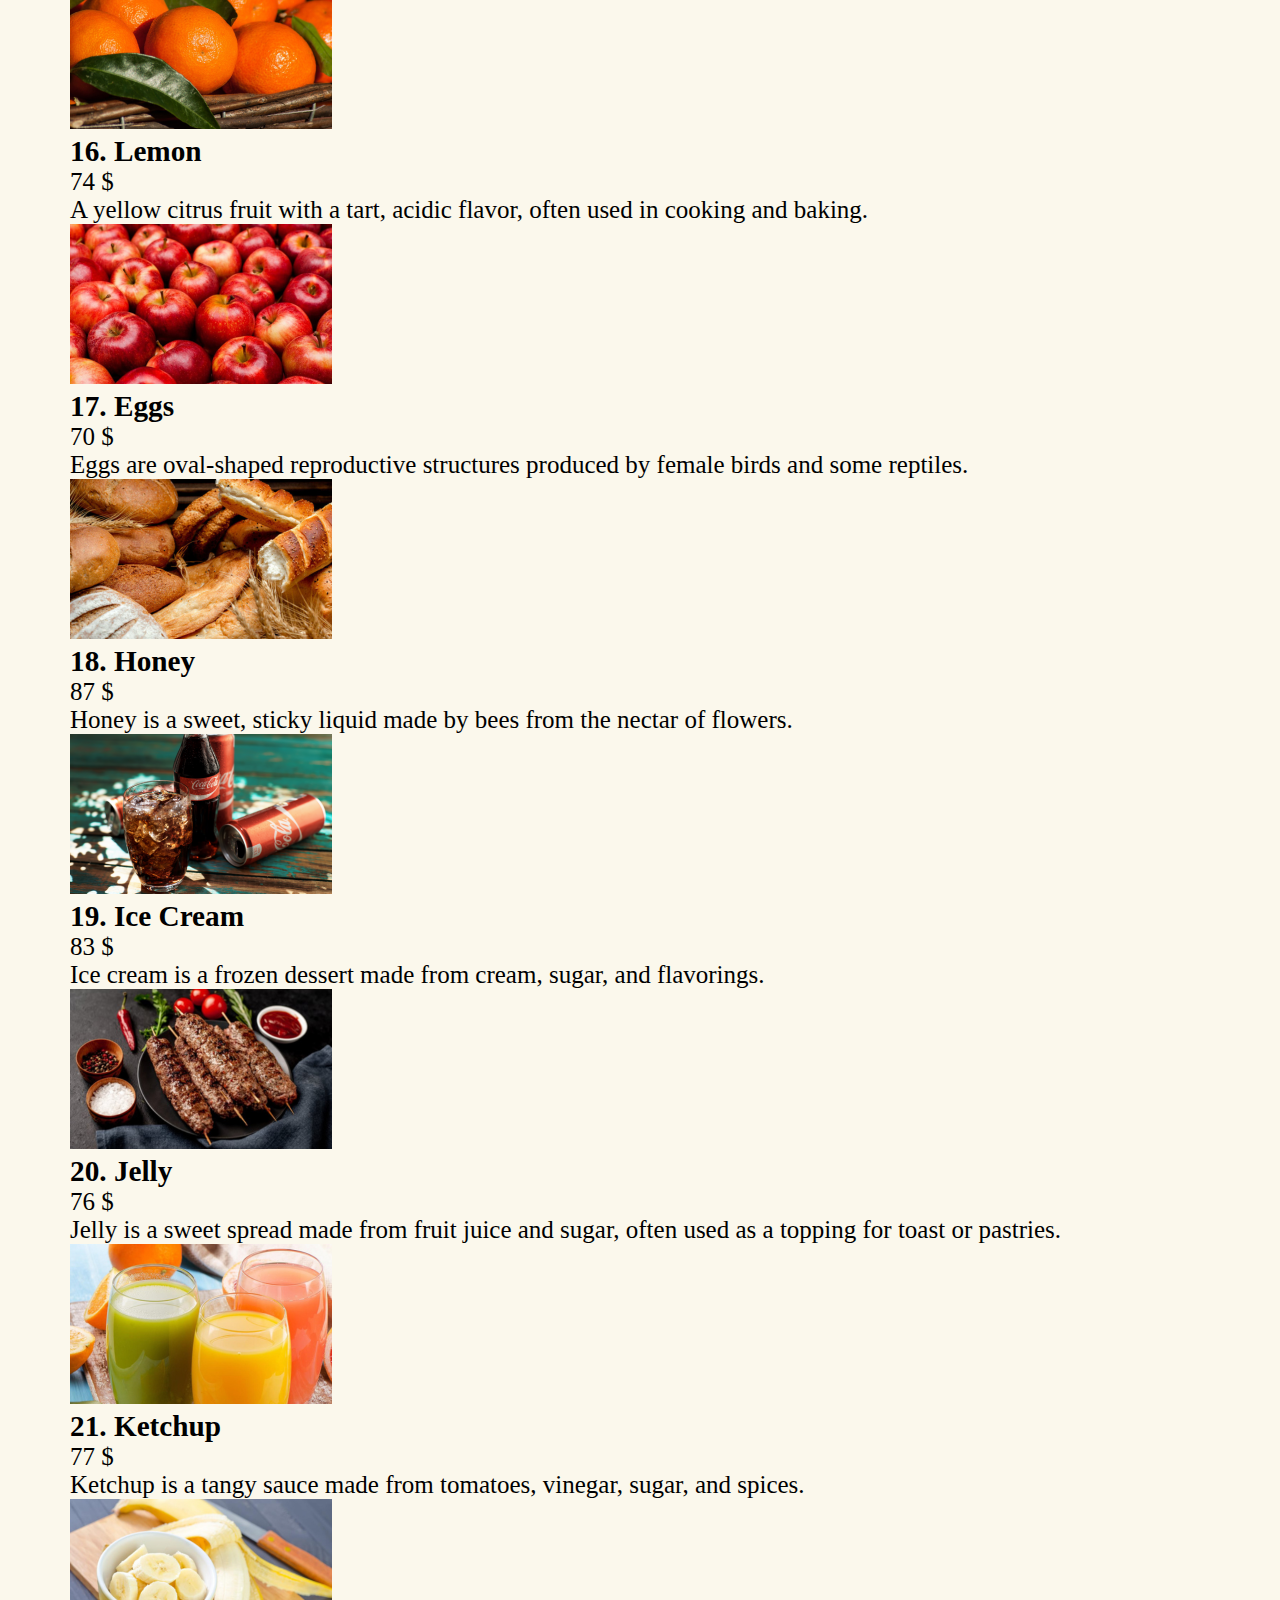
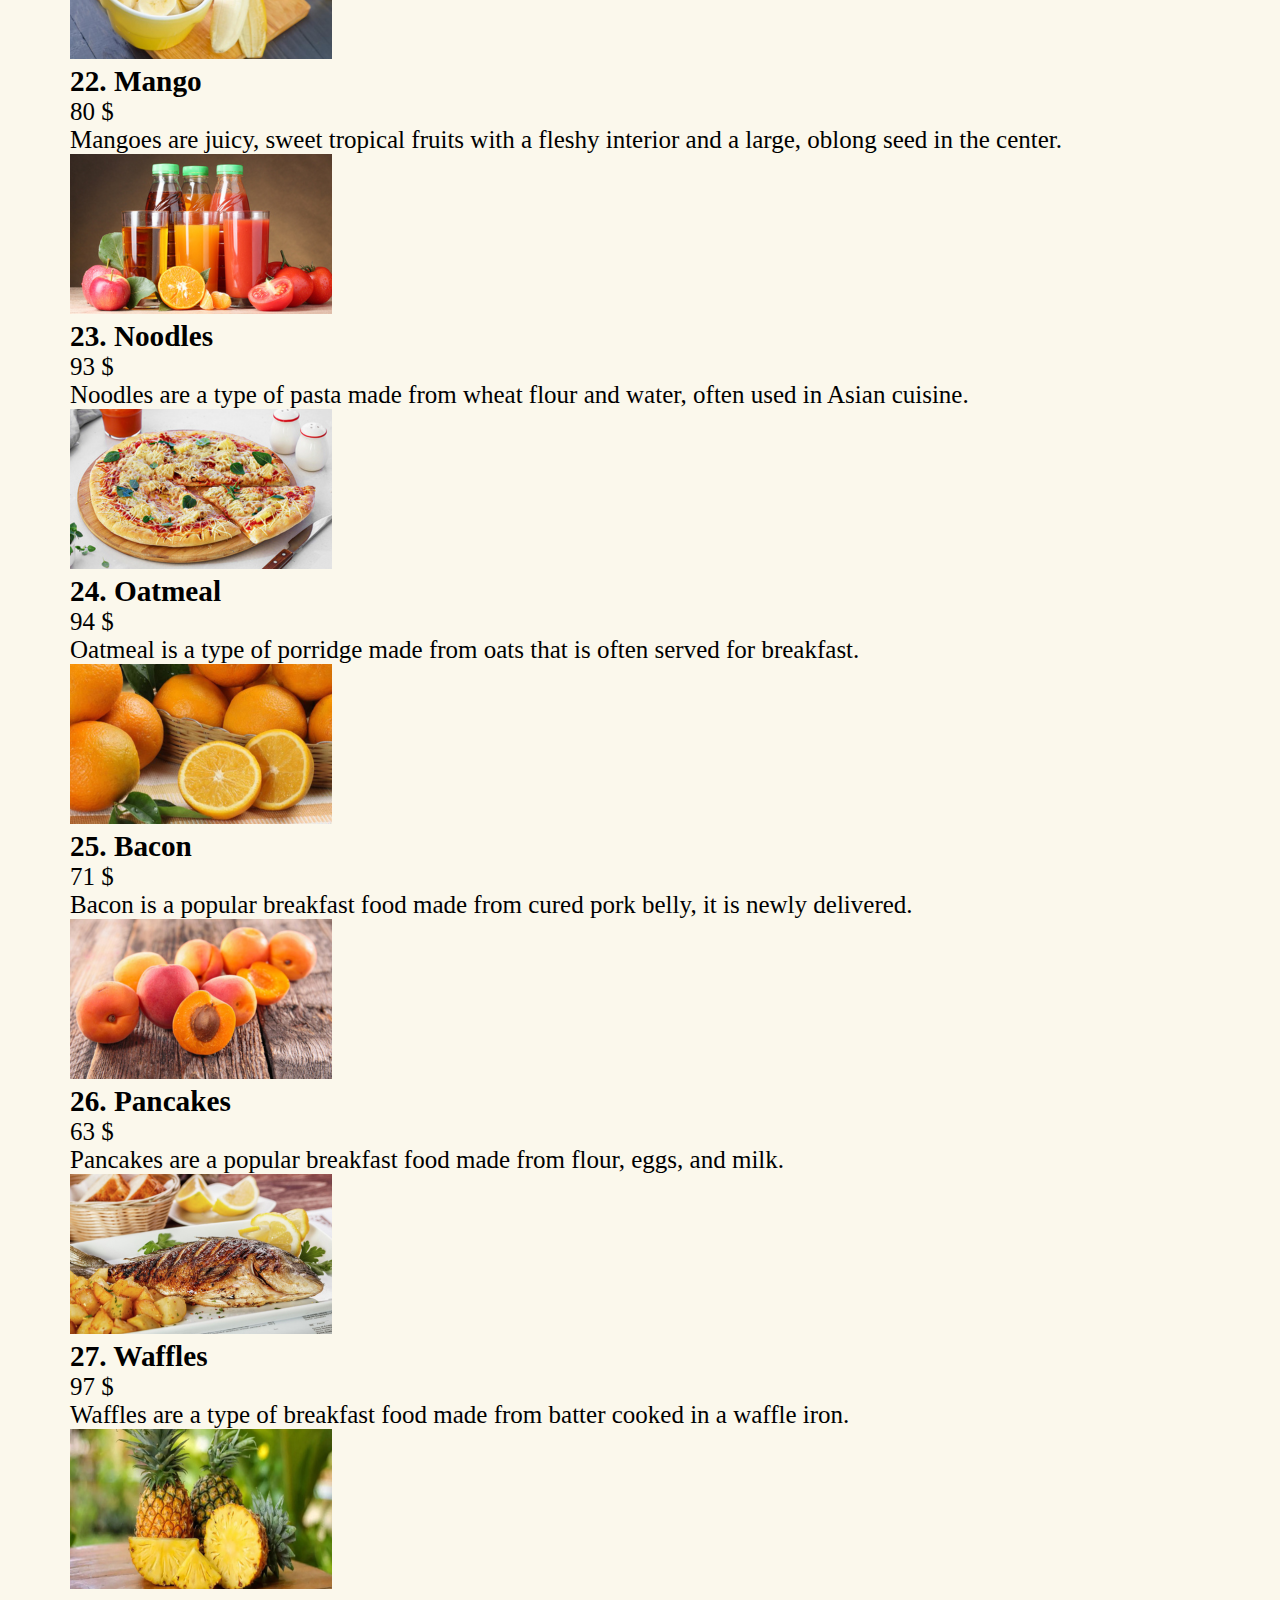
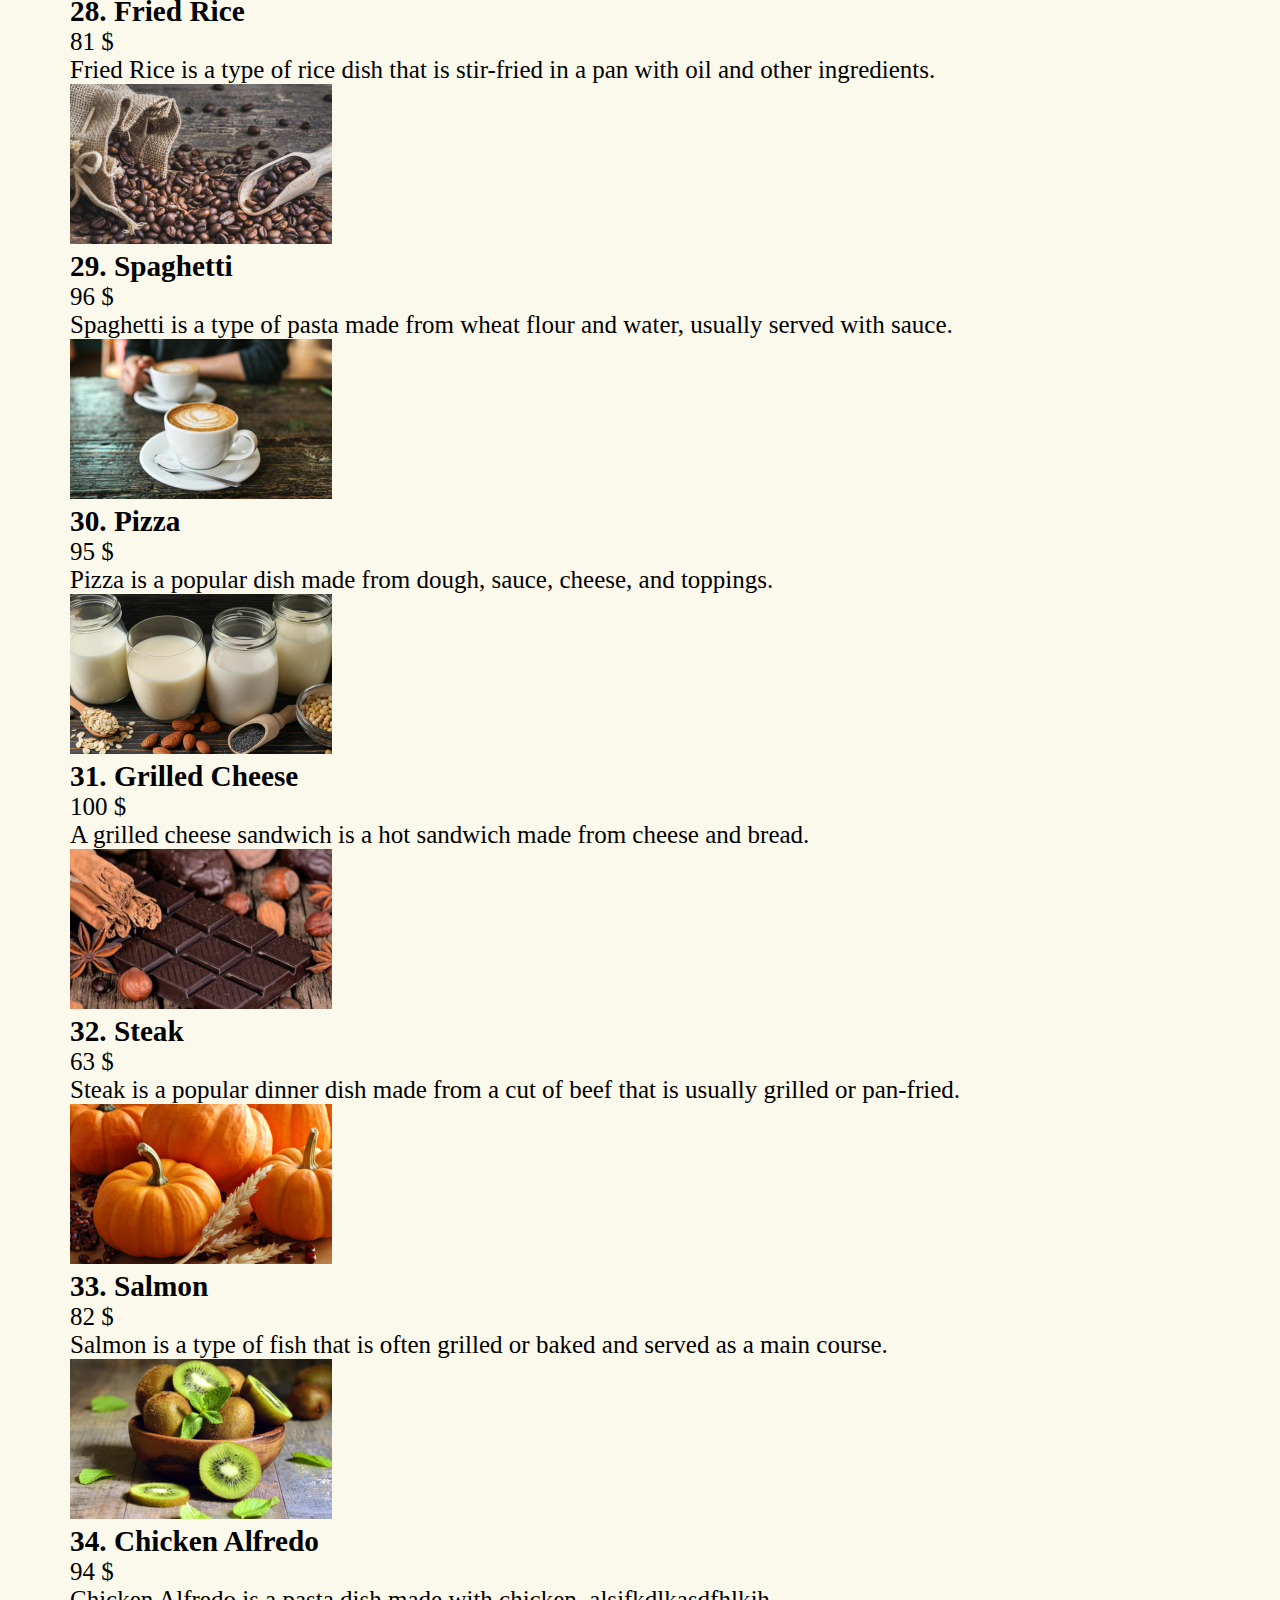
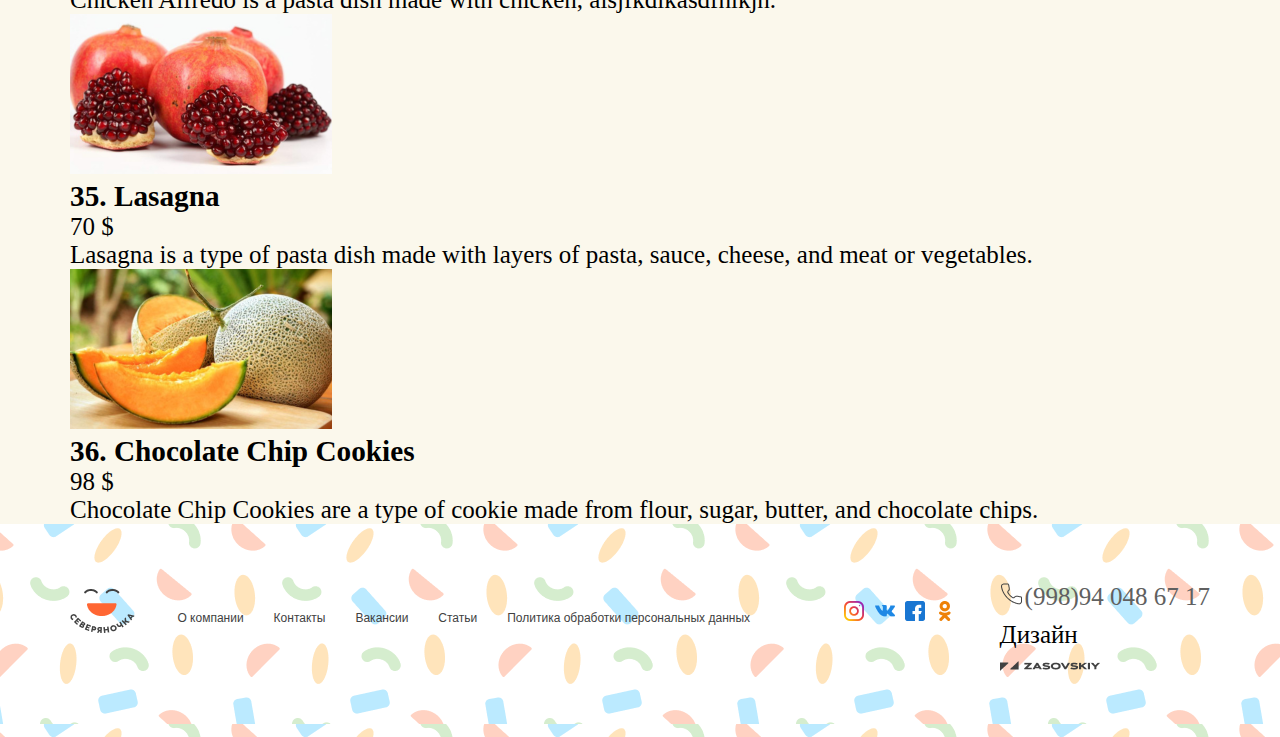
==== commit 78a7ba5f: "first commit" ====
--- a/index.html
+++ b/index.html
@@ -8,7 +8,18 @@
   <title>Document</title>
   <link rel="stylesheet" href="css/global.min.css">
 </head>
-
+<style>
+  body {
+    background-color: white;
+    color: black;
+    font-size: 25px;
+  }
+  
+  .dark-mode {
+    background-color: black;
+    color: white;
+  }
+  </style>
 <body>
   <header>
     <div class="nav">
@@ -44,18 +55,18 @@
         </div>
         <div class="nav__alex">
           <img src="images/bottom men.png" alt="">
-          <p>Алексей</p>
+          <a href="login.html">Алексей</a>
           <a href=""><img src="images/chevron-down.png" alt=""></a>
         </div>
       </div>
     </div>
   </header>
   <main>
-    <section ction id="book">
+<section ction id="book">
       <div class="container">
         <div class="book__bg_img">
           <img class="book__img" src="images/fruits.png" alt="">
-          <h1>
+          <h1> 
             Доставка бесплатно от 1000 ₽
           </h1>
         </div>
@@ -403,8 +414,13 @@
         </div>
       </div>
     </section>
+    <section id="products">
+      <div class="container">
+        <div class="products-row"></div>
+      </div>
+    </section>
   </main>
-  <footer id="footer">
+<footer id="footer">
     <div class="container">
       <div class="foot__group">
         <div class="foot__father">
@@ -435,6 +451,15 @@
       </div>
     </div>
   </footer>
+  <script src="./JS/script.js"></script>
+  <script src="js/products-data.js"></script>
+  <script src="js/home.js"></script>
+<script>
+function myFunction() {
+   var element = document.body;
+   element.classList.toggle("dark-mode");
+}
+</script>
 </body>
 
 </html>--- a/css/global.min.css
+++ b/css/global.min.css
@@ -1 +1 @@
-*,*::before,*::after{margin:0;padding:0;box-sizing:border-box}ul{list-style:none}li{list-style:none}img{max-width:100%;height:auto}button{border:1px;cursor:pointer}a{text-decoration:none;color:#606060}input{border:1px solid #70c05b;border-radius:4px;background-color:rgba(0,0,0,0);padding:8px 100px 8px 8px}button{border:1px solid #70c05b;border-radius:4px;color:#fff;background:#70c05b}@font-face{font-family:"Rubik",sans-serif;src:url(/fonst/Rubik-Bold.ttf)}@font-face{font-family:"Rubik",sans-serif;src:url(/fonst/Rubik-Regular.ttf)}.container{width:1140px;margin:0 auto}header{background:#70c05b;box-shadow:0px 4px 18px 0px rgba(0,0,0,.08);position:fixed;width:100%;z-index:100;opacity:1;background-color:#fff}.nav{display:flex;justify-content:space-between;margin-top:20px;margin-bottom:20px}.nav .container{display:flex;justify-content:space-between}.nav .nav__input{background:image(search)}.nav .nav__img{display:flex;align-items:center;flex-direction:column}.nav .nav__btn button{padding:8px 8px 8px 8px}.nav .nav__alex{display:flex;align-items:center;gap:10px}.nav .nav__alex a{color:#291e0f}#book{background-image:url(../../images/head2.png)}#book .book__bg_img{display:flex;align-items:center;justify-content:space-between;padding-top:100px}#book .book__bg_img .book__img{max-width:100%}#book .book__bg_img h1{font-family:"Rubik",sans-serif;font-size:44px;font-style:normal;font-weight:700;line-height:150%}@media(max-width: 1160px){#book .book__bg_img h1{font-size:35px;padding-right:50px}}@media(max-width: 1110px){#book .book__bg_img h1{font-size:30px;padding-right:100px}}@media(max-width: 1060px){#book .book__bg_img h1{font-size:28px;padding-right:200px}}@media(max-width: 957px){#book .book__bg_img h1{font-size:25px;padding-right:250px}}@media(max-width: 910px){#book .book__bg_img .book__img{display:none}#book .book__bg_img h1{text-align:center;margin:0 auto;padding-bottom:62px;padding-top:100px}}@media(max-width: 800px){#book .book__bg_img h1{padding-right:500px}}@media(max-width: 524px){#book .book__bg_img h1{padding-right:700px}}@media(max-width: 423px){#book .book__bg_img h1{font-size:20px;padding-right:800px}}@media(max-width: 337px){#book .book__bg_img{padding-right:100px}}#actsiya{background:#fbf8ec;padding-top:80px}.father__actsiya{display:flex;align-items:center}.father__actsiya .actsiya__type{padding-bottom:40px}.father__actsiya .actsiya__type h1{font-family:"Rubik",sans-serif;font-size:36px;font-style:normal;font-weight:700;line-height:150%}.father__actsiya .actsiya__product{display:flex;align-items:center;gap:8px}@media(max-width: 1400px){.father__actsiya .actsiya__type h1{padding-left:12px}.father__actsiya .actsiya__product{padding-left:890px}}@media(max-width: 1300px){.father__actsiya .actsiya__type h1{padding-left:12px}.father__actsiya .actsiya__product{padding-left:850px}}@media(max-width: 1160px){.father__actsiya .actsiya__type h1{font-size:32px;padding-left:12px}.father__actsiya .actsiya__product{padding-left:800px}}@media(max-width: 10460px){.father__actsiya .actsiya__type h1{font-size:32px;padding-left:12px}.father__actsiya .actsiya__product{padding-left:700px}}@media(max-width: 950px){.father__actsiya .actsiya__type h1{font-size:32px;padding-left:12px}.father__actsiya .actsiya__product{padding-left:650px}}@media(max-width: 910px){.father__actsiya .actsiya__type h1{font-size:32px;padding-left:12px}.father__actsiya .actsiya__product{padding-left:400px}}@media(max-width: 650px){.father__actsiya .actsiya__type h1{font-size:32px;padding-left:12px}.father__actsiya .actsiya__product{padding-left:280px}}@media(max-width: 525px){.father__actsiya .actsiya__type h1{font-size:32px;padding-left:12px}.father__actsiya .actsiya__product{padding-left:180px;margin-top:5px}}@media(max-width: 423px){.father__actsiya .actsiya__type h1{font-size:32px;padding-left:12px}.father__actsiya .actsiya__product{padding-left:80px;margin-top:5px}}.parents__card{display:grid;grid-template-columns:repeat(4, 1fr);grid-gap:40px}.parents__card .father__card{background:#fff}.parents__card .father__card .type__rubl{display:flex;justify-content:space-evenly}.parents__card .father__card .type__rubl p{font-family:"Rubik",sans-serif;font-size:12px;font-style:normal;font-weight:400;line-height:150%;color:#bfbfbf}.parents__card .father__card .type__GT{padding:8px 8px}.parents__card .father__card .type__GT h2{font-family:"Rubik",sans-serif;font-size:15px;font-style:normal;font-weight:400;line-height:150%}.parents__card .father__card .type__img{padding:8px 8px;padding-bottom:8px}.parents__card .father__card .type__btn button{background-color:#fff;color:#70c05b;padding:8px 85px 8px 85px;margin-left:13px;margin-bottom:8px;transition:.5s}.parents__card .father__card .type__btn button:hover{color:#fff;background-color:#f63;border:1px solid #f63}.father__news{display:flex;justify-content:space-between;align-items:center;padding-bottom:40px}.father__news .news__type h1{font-family:"Rubik",sans-serif;font-size:36px;font-style:normal;font-weight:700;line-height:150%}.father__news .news__product{display:flex;gap:8px}.parents__card{display:grid;grid-template-columns:repeat(4, 1fr);grid-gap:40px;padding-bottom:550px}.parents__card .father__card{background:#fff}.parents__card .father__card .type__rubl{display:flex;justify-content:space-between}.parents__card .father__card .type__rubl h3{padding-left:8px;font-family:"Rubik",sans-serif;font-size:18px;font-style:normal;font-weight:700;line-height:150%}.parents__card .father__card .type__rubl p{font-family:"Rubik",sans-serif;font-size:12px;font-style:normal;font-weight:400;line-height:150%;color:#bfbfbf}.parents__card .father__card .type__GT{padding:8px 8px}.parents__card .father__card .type__GT h2{margin-left:8px;font-family:"Rubik",sans-serif;font-size:15px;font-style:normal;font-weight:400;line-height:150%}.parents__card .father__card .type__img{padding:8px 8px;padding-bottom:8px}.parents__card .father__card .type__btn button{background-color:#fff;color:#70c05b;padding:8px 85px 8px 85px;margin-left:13px;margin-bottom:8px;transition:.5s}.parents__card .father__card .type__btn button:hover{color:#fff;background-color:#f63;border:1px solid #f63}.father__bought{display:flex;justify-content:space-between;align-items:center;padding-bottom:40px}.father__bought .text__bought h1{font-family:"Rubik",sans-serif;font-size:36px;font-style:normal;font-weight:700;line-height:150%}.father__bought .sale__bought{display:flex;gap:8px}.father__bought .parents__card{display:grid;grid-template-columns:repeat(4, 1fr);grid-gap:40px;padding-bottom:120px}.father__bought .parents__card .father__card{background:#fff}.father__bought .parents__card .father__card .type__rubl{display:flex;justify-content:space-between}.father__bought .parents__card .father__card .type__rubl h3{padding-left:8px;font-family:"Rubik",sans-serif;font-size:18px;font-style:normal;font-weight:700;line-height:150%}.father__bought .parents__card .father__card .type__rubl p{font-family:"Rubik",sans-serif;font-size:12px;font-style:normal;font-weight:400;line-height:150%;color:#bfbfbf}.father__bought .parents__card .father__card .type__GT{padding:8px 8px}.father__bought .parents__card .father__card .type__GT h2{margin-left:8px;font-family:"Rubik",sans-serif;font-size:15px;font-style:normal;font-weight:400;line-height:150%}.father__bought .parents__card .father__card .type__img{padding:8px 8px;padding-bottom:8px}.father__bought .parents__card .father__card .type__btn button{background-color:#fff;color:#70c05b;padding:8px 85px 8px 85px;margin-left:13px;margin-bottom:8px;transition:.5s}.father__bought .parents__card .father__card .type__btn button:hover{color:#fff;background-color:#f63;border:1px solid #f63}@media(max-width: 1245px){.father__bought .parents__card{grid-template-columns:repeat(3, 1fr) grid-gap 32px}}@media(max-width: 910px){.father__bought .parents__card{grid-template-columns:repeat(2, 1fr) grid-gap 32px}}@media(max-width: 600px){.father__bought .parents__card{grid-template-columns:repeat(1, 1fr) grid-gap 32px}}.father__special{padding-bottom:40px}.father__special .first__special{padding-bottom:32px}.father__special .first__special h1{font-family:"Rubik",sans-serif;font-size:36px;font-style:normal;font-weight:700;line-height:150%}.father__special .parent__first__card{display:grid;grid-template-columns:repeat(2, 1fr);grid-gap:40px;padding-bottom:120px;align-items:center}.father__special .parent__first__card .first__card__father{display:flex;justify-content:space-between;align-items:center;border-radius:4px;background:#fcd5ba;box-shadow:rgba(202,147,96,.5)}.father__special .parent__first__card .first__card__father h1{font-family:"Rubik",sans-serif;font-size:24px;font-style:normal;font-weight:700;line-height:150%;color:#414141;padding:20px 0px 6px 20px}.father__special .parent__first__card .first__card__father h3{font-family:"Rubik",sans-serif;font-size:16px;font-style:normal;font-weight:400;line-height:150%;padding:0px 0px 36px 20px}.father__special .parent__first__card .first__card__father2{display:flex;justify-content:space-between;align-items:center;border-radius:4px;background-color:#e5ffde}.father__special .parent__first__card .first__card__father2 h1{font-family:"Rubik",sans-serif;font-size:24px;font-style:normal;font-weight:700;line-height:150%;color:#414141;padding:20px 0px 6px 20px}.father__special .parent__first__card .first__card__father2 h3{font-family:"Rubik",sans-serif;font-size:16px;font-style:normal;font-weight:400;line-height:150%;padding:0px 0px 36px 20px}@media(max-width: 1160px){.father__special .parent__first__card{grid-template-columns:repeat(1, 1fr);justify-content:space-evenly}}.map__type h1{font-family:"Rubik",sans-serif;font-size:36px;font-style:normal;font-weight:700;line-height:150%;padding-bottom:50px}.map__btn button{padding:8px 8px;color:#606060;background-color:#f3f2f1;border:1px solid #f3f2f1;transition:.5s;margin:0px 8px 24px 0px}.map__btn button:hover{color:#fff;background-color:#70c05b}.father__card__bottom{display:grid;grid-template-columns:repeat(3, 1fr);grid-gap:40px;padding-bottom:120px}.father__card__bottom .card__finish{background-color:#fff;border-radius:4px}.father__card__bottom .card__finish img{border-radius:4px}.father__card__bottom .card__finish p{padding:0 10px;color:#8f8f8f;font-family:"Rubik",sans-serif;font-size:12px;font-style:normal;font-weight:400;line-height:150%}.father__card__bottom .card__finish h1{padding:10px 10px;font-family:"Rubik",sans-serif;font-size:18px;font-style:normal;font-weight:700;line-height:150%}.father__card__bottom .card__finish h2{padding:0 10px;font-family:"Rubik",sans-serif;font-size:16px;font-style:normal;font-weight:400;line-height:150%}.father__card__bottom .card__finish button{margin:8px 8px;padding:8px 10px;color:#70c05b;background-color:#e5ffde;border:1px solid #e5ffde;transition:.5s}.father__card__bottom .card__finish button:hover{color:#fff;background-color:#70c05b}#footer{background-image:url(../../images/head2.png)}.foot__group .foot__father{display:flex;align-items:center;justify-content:space-between}.foot__group .foot__father .foot{display:flex;align-items:center;justify-content:space-between;padding-top:37px;padding-bottom:70px}.foot__group .foot__father .foot__info{padding-top:37px;padding-bottom:70px}.foot__group .foot__father .foot__info ul{display:flex;gap:30px}.foot__group .foot__father .foot__info ul li a{color:#414141;font-family:"Rubik",sans-serif;font-size:12px;font-style:normal;font-weight:400;line-height:150%}.foot__group .foot__father .foot__img{padding-top:37px;padding-bottom:70px;gap:8px;margin-left:50px}.foot__group .foot__father .foot__phone{align-items:center;padding-top:57px;padding-bottom:60px;gap:8px}.foot__group .foot__father .foot__phone li{padding-bottom:10px}.foot__group .foot__dizayn{display:flex;padding-bottom:24px;margin-bottom:500px;margin-left:auto}@media(max-width: 1245px){.parents__card{grid-template-columns:repeat(3, 1fr)}}+*,*::before,*::after{margin:0;padding:0;box-sizing:border-box}ul{list-style:none}li{list-style:none}img{max-width:100%;height:auto}button{border:1px;cursor:pointer}a{text-decoration:none;color:#606060}input{border:1px solid #70c05b;border-radius:4px;background-color:rgba(0,0,0,0);padding:8px 100px 8px 8px}button{border:1px solid #70c05b;border-radius:4px;color:#fff;background:#70c05b}@font-face{font-family:"Rubik",sans-serif;src:url(/fonst/Rubik-Bold.ttf)}@font-face{font-family:"Rubik",sans-serif;src:url(/fonst/Rubik-Regular.ttf)}.container{width:1140px;margin:0 auto}.containersc{width:1120px;margin:0 auto}header{background:#70c05b;box-shadow:0px 4px 18px 0px rgba(0,0,0,.08);position:fixed;width:100%;z-index:100;opacity:1;background-color:#fff}.nav{display:flex;justify-content:space-between;margin-top:20px;margin-bottom:20px}.nav .container{display:flex;justify-content:space-between}.nav .nav__input{background:image(search)}.nav .nav__img{display:flex;align-items:center;flex-direction:column}.nav .nav__btn button{padding:8px 8px 8px 8px}.nav .nav__alex{display:flex;align-items:center;gap:10px}.nav .nav__alex a{color:#291e0f}#footer{background-image:url(../../images/head2.png)}.foot__group .foot__father{display:flex;align-items:center;justify-content:space-between}.foot__group .foot__father .foot{display:flex;align-items:center;justify-content:space-between;padding-top:37px;padding-bottom:70px}.foot__group .foot__father .foot__info{padding-top:37px;padding-bottom:70px}.foot__group .foot__father .foot__info ul{display:flex;gap:30px}.foot__group .foot__father .foot__info ul li a{color:#414141;font-family:"Rubik",sans-serif;font-size:12px;font-style:normal;font-weight:400;line-height:150%}.foot__group .foot__father .foot__img{padding-top:37px;padding-bottom:70px;gap:8px;margin-left:50px}.foot__group .foot__father .foot__phone{align-items:center;padding-top:57px;padding-bottom:60px;gap:8px}.foot__group .foot__father .foot__phone li{padding-bottom:10px}.foot__group .foot__dizayn{display:flex;padding-bottom:24px;margin-bottom:500px;margin-left:auto}@media(max-width: 1400px){.foot__group .nav{display:none}}@media(max-width: 1160px){.foot__group{padding:0 100px 0 12px}.foot__group .nav{display:none}}@media(max-width: 1057px){.foot__group{padding:0 200px 0 12px}.foot__group nav{display:none}}@media(max-width: 940px){.foot__group{padding:0 300px 0 12px}.foot__group .nav{display:none}}@media(max-width: 856px){.foot__group{padding:0 400px 0 12px}}@media(max-width: 810px){.foot__group .foot__father{display:none}.foot__group .nav{justify-content:start}}main{background-color:#fbf8ec}.menu{display:flex;align-items:center;padding-top:100px;padding-bottom:47px}#item{background-image:url(../../images/company-item.png)}.type__company{display:grid;grid-template-columns:repeat(2, 1fr);align-items:center}.type__company .type__h h1{font-family:"Rubik",sans-serif;font-size:64px;font-style:normal;font-weight:700;line-height:150%;color:#414141}.type__company .type__h p{font-family:"Rubik",sans-serif;font-size:20px;font-style:normal;font-weight:700;line-height:150%;color:#f63}.type__company .type__img{background-image:url(../../images/company-background.png)}@media(max-width: 1130px){.type__company{display:grid;grid-template-columns:repeat(1, 1fr);padding-left:12px}}.father__type{display:grid;grid-template-columns:repeat(3, 1fr);padding-top:120px}.father__type .type__one{display:flex;gap:10px}.father__type .type__one p{font-family:"Rubik",sans-serif;font-size:18px;font-style:normal;font-weight:400;line-height:150%;color:#414141}.father__type .type__one h2{font-family:"Rubik",sans-serif;font-size:22px;font-style:normal;font-weight:700;line-height:150%;color:#414141}@media(max-width: 1160px){.father__type{display:grid;grid-template-columns:repeat(2, 1fr)}}.img{padding-top:101px;align-items:center;padding-left:12px}@media(max-width: 995px){.img{display:grid;grid-template-columns:repeat(2, 1fr);grid-gap:0px;padding:0 12px 0 500px;padding-left:12px}}#book{background-image:url(../../images/head2.png)}#book .book__bg_img{display:flex;align-items:center;justify-content:space-between;padding-top:100px}#book .book__bg_img .book__img{max-width:100%}#book .book__bg_img h1{font-family:"Rubik",sans-serif;font-size:44px;font-style:normal;font-weight:700;line-height:150%}@media(max-width: 1160px){#book .book__bg_img h1{font-size:35px;padding-right:50px}}@media(max-width: 1110px){#book .book__bg_img h1{font-size:30px;padding-right:100px}}@media(max-width: 1060px){#book .book__bg_img h1{font-size:28px;padding-right:200px}}@media(max-width: 957px){#book .book__bg_img h1{font-size:25px;padding-right:250px}}@media(max-width: 910px){#book .book__bg_img .book__img{display:none}#book .book__bg_img h1{text-align:center;margin:0 auto;padding-bottom:62px;padding-top:100px}}@media(max-width: 800px){#book .book__bg_img h1{padding-right:500px}}@media(max-width: 524px){#book .book__bg_img h1{padding-right:700px}}@media(max-width: 423px){#book .book__bg_img h1{font-size:20px;padding-right:800px}}@media(max-width: 337px){#book .book__bg_img{padding-right:100px}}#actsiya{background:#fbf8ec;padding-top:80px}.father__actsiya{display:flex;align-items:center}.father__actsiya .actsiya__type{padding-bottom:40px}.father__actsiya .actsiya__type h1{font-family:"Rubik",sans-serif;font-size:36px;font-style:normal;font-weight:700;line-height:150%}.father__actsiya .actsiya__product{display:flex;align-items:center;gap:8px}.father__actsiya .actsiya__type h1{font-size:32px;padding-left:12px}.father__actsiya .actsiya__product{padding-left:650px}@media(max-width: 910px){.actsiya__type h1{font-size:32px;padding-left:12px}.actsiya__product{padding-left:400px}}@media(max-width: 650px){.actsiya__type h1{font-size:32px;padding-left:12px}.actsiya__product{padding-left:280px}}@media(max-width: 525px){.actsiya__type h1{font-size:32px;padding-left:12px}.actsiya__product{padding-left:180px;margin-top:5px}}@media(max-width: 423px){.actsiya__type h1{font-size:32px;padding-left:12px}.actsiya__product{padding-left:80px;margin-top:5px}}.parents__card{display:grid;grid-template-columns:repeat(4, 1fr);grid-gap:40px}.parents__card .father__card{background:#fff}.parents__card .father__card .type__rubl{display:flex;justify-content:space-between}.parents__card .father__card .type__rubl p{font-family:"Rubik",sans-serif;font-size:12px;font-style:normal;padding:0 8px 0 8px;font-weight:400;line-height:150%;color:#bfbfbf}.parents__card .father__card .type__rubl h3{padding:0 8px 0 8px}.parents__card .father__card .type__rubl h4{padding:0 8px 0 8px}.parents__card .father__card .type__GT{padding:8px 8px}.parents__card .father__card .type__GT h2{font-family:"Rubik",sans-serif;font-size:15px;font-style:normal;font-weight:400;line-height:150%}.parents__card .father__card .type__img{padding:8px 8px;padding-bottom:8px}.parents__card .father__card .type__btn button{background-color:#fff;color:#70c05b;padding:8px 85px 8px 80px;margin-left:13px;margin-bottom:8px;transition:.5s}.parents__card .father__card .type__btn button:hover{color:#fff;background-color:#f63;border:1px solid #f63}.parents__card .type__GT h2{margin-left:8px;font-family:"Rubik",sans-serif;font-size:100px;font-style:normal;font-weight:400;line-height:150%}.father__news{display:flex;align-items:center}.father__news .news__type{padding-bottom:40px}.father__news .news__type h1{font-family:"Rubik",sans-serif;font-size:36px;font-style:normal;font-weight:700;line-height:150%}.father__news .news__product{display:flex;gap:8px}@media(max-width: 1400px){.father__news .news__type h1{padding-left:12px}.father__news .news__product{padding-left:845px}}@media(max-width: 1300px){.father__news .news__type h1{padding-left:12px}.father__news .news__product{padding-left:750px}}@media(max-width: 1160px){.father__news .news__type h1{font-size:32px;padding-left:12px}.father__news .news__product{padding-left:650px}}@media(max-width: 1060px){.father__news .news__type h1{font-size:32px;padding-left:12px}.father__news .news__product{padding-left:630px}}@media(max-width: 950px){.father__news .news__type h1{font-size:32px;padding-left:12px}.father__news .news__product{padding-left:600px}}@media(max-width: 910px){.father__news .news__type h1{font-size:32px;padding-left:12px}.father__news .news__product{padding-left:370px}}@media(max-width: 650px){.father__news .news__type h1{font-size:32px;padding-left:12px}.father__news .news__product{padding-left:250px}}@media(max-width: 470px){.father__news .news__type h1{font-size:32px;padding-left:12px}.father__news .news__product{padding-left:180px;margin-top:5px}}@media(max-width: 423px){.father__news .news__type h1{font-size:32px;padding-left:12px}.father__news .news__product{padding-left:70px;margin-top:5px}}@media(max-width: 355px){.father__news .news__type h1{font-size:32px;padding-left:12px}.father__news .news__product{padding-left:40px;margin-top:10px}}.parents__card{display:grid;grid-template-columns:repeat(4, 1fr);grid-gap:40px;padding-bottom:550px}.parents__card .father__card{background:#fff}.parents__card .father__card .type__rubl{display:flex}.parents__card .father__card .type__rubl h3{padding:0 8px 0 8px;font-family:"Rubik",sans-serif;font-size:18px;font-style:normal;font-weight:700;line-height:150%}.parents__card .father__card .type__rubl p{padding:0 8px 0 8px;font-family:"Rubik",sans-serif;font-size:12px;font-style:normal;font-weight:400;line-height:150%;color:#bfbfbf}.parents__card .father__card .type__rubl h3{padding:0 8px 0 8px}.parents__card .father__card .type__rubl h4{padding:0 8px 0 8px}.parents__card .father__card .type__GT h2{padding:8px 8px;font-family:"Rubik",sans-serif;font-size:15px;font-style:normal;font-weight:400;line-height:150%}.parents__card .father__card .type__img{padding:8px 8px;padding-bottom:8px}.parents__card .father__card .type__btn button{background-color:#fff;color:#70c05b;padding:8px 85px 8px 80px;margin-left:13px;margin-bottom:8px;transition:.5s}.parents__card .father__card .type__btn button:hover{color:#fff;background-color:#f63;border:1px solid #f63}.father__bought{display:flex;align-items:center}.father__bought .text__bought{padding-bottom:40px}.father__bought .text__bought h1{font-family:"Rubik",sans-serif;font-size:36px;font-style:normal;font-weight:700;line-height:150%}.father__bought .sale__bought{display:flex;gap:8px}.parents__card{display:grid;grid-template-columns:repeat(4, 1fr);grid-gap:40px;padding-bottom:120px}.parents__card .father__card{background:#fff}.parents__card .father__card .type__rubl{display:flex}.parents__card .father__card .type__rubl h3{padding-left:8px;font-family:"Rubik",sans-serif;font-size:18px;font-style:normal;font-weight:700;line-height:150%}.parents__card .father__card .type__rubl p{font-family:"Rubik",sans-serif;font-size:12px;font-style:normal;font-weight:400;line-height:150%;color:#bfbfbf}.parents__card .father__card .type__GT{padding:8px 8px}.parents__card .father__card .type__GT h2{margin-left:8px;font-family:"Rubik",sans-serif;font-size:15px;font-style:normal;font-weight:400;line-height:150%}.parents__card .father__card .type__img{padding:8px 8px;padding-bottom:8px}.parents__card .father__card .type__btn button{background-color:#fff;color:#70c05b;padding:8px 85px 8px 80px;margin-left:13px;margin-bottom:8px;transition:.5s}.parents__card .father__card .type__btn button:hover{color:#fff;background-color:#f63;border:1px solid #f63}.father__special{padding-bottom:40px}.father__special .first__special{padding-bottom:32px}.father__special .first__special h1{font-family:"Rubik",sans-serif;font-size:36px;font-style:normal;font-weight:700;line-height:150%}@media(max-width: 518px){.father__special .first__special h1{font-size:28px;padding-left:12px}}@media(max-width: 417px){.father__special .first__special h1{font-size:24px;padding-left:12px}}.father__special .parent__first__card{display:grid;grid-template-columns:repeat(2, 1fr);grid-gap:40px;padding-bottom:120px;align-items:center}.father__special .parent__first__card .first__card__father{display:flex;justify-content:space-between;align-items:center;border-radius:4px;background:#fcd5ba;box-shadow:rgba(202,147,96,.5)}.father__special .parent__first__card .first__card__father h1{font-family:"Rubik",sans-serif;font-size:24px;font-style:normal;font-weight:700;line-height:150%;color:#414141;padding:20px 0px 6px 20px}.father__special .parent__first__card .first__card__father h3{font-family:"Rubik",sans-serif;font-size:16px;font-style:normal;font-weight:400;line-height:150%;padding:0px 0px 36px 20px}.father__special .parent__first__card .first__card__father2{display:flex;justify-content:space-between;align-items:center;border-radius:4px;background-color:#e5ffde}.father__special .parent__first__card .first__card__father2 .card__img img{max-width:100%}.father__special .parent__first__card .first__card__father2 h1{font-family:"Rubik",sans-serif;font-size:24px;font-style:normal;font-weight:700;line-height:150%;color:#414141;padding:20px 0px 6px 20px}.father__special .parent__first__card .first__card__father2 h3{font-family:"Rubik",sans-serif;font-size:16px;font-style:normal;font-weight:400;line-height:150%;padding:0px 0px 36px 20px}@media(max-width: 1160px){.father__special .parent__first__card{grid-template-columns:repeat(2, 1fr);padding:0px 20px 0px 12px;grid-gap:20px}.father__special .parent__first__card .first__card__father2{margin-right:50px}.father__special .parent__first__card .first__card__father{margin-right:50px}}.father__special .first__card__father2{margin-right:50px}.father__special .first__card__father{margin-right:50px}.map__type h1{font-family:"Rubik",sans-serif;font-size:36px;font-style:normal;font-weight:700;line-height:150%;padding-bottom:50px}.map__img img{max-width:100%}@media(max-width: 1160px){.map__img{padding:0px 100px 0px 12px}}@media(max-width: 1056px){.map__img{padding:0px 150px 0px 12px}}@media(max-width: 1007px){.map__img{padding:0px 200px 0px 12px}}@media(max-width: 957px){.map__img{padding:0px 255px 0px 12px}}@media(max-width: 906px){.map__img{padding:0px 355px 0px 12px}}@media(max-width: 802px){.map__img{padding:0px 455px 0px 12px}}@media(max-width: 702px){.map__img{padding:0px 500px 0px 12px}}@media(max-width: 657px){.map__img{padding:0px 590px 0px 12px}}@media(max-width: 565px){.map__img{padding:0px 650px 0px 12px}}@media(max-width: 507px){.map__img{padding:0px 720px 0px 12px}}@media(max-width: 439px){.map__img{padding:0px 850px 0px 12px}}.map__btn button{padding:8px 8px;color:#606060;background-color:#f3f2f1;border:1px solid #f3f2f1;transition:.5s;margin:0px 8px 24px 0px}.map__btn button:hover{color:#fff;background-color:#70c05b}@media(max-width: 448px){.map__btn{display:grid;grid-template-columns:repeat(3, 1fr);grid-gap:8px;padding:0px 800px 0px 12px}}@media(max-width: 352px){.map__btn{display:grid;grid-template-columns:repeat(3, 1fr);grid-gap:8px;padding:0px 850px 0px 12px}}.father__card__bottom{display:grid;grid-template-columns:repeat(3, 1fr);grid-gap:40px;padding-bottom:120px}.father__card__bottom .card__finish{background-color:#fff;border-radius:4px}.father__card__bottom .card__finish img{border-radius:4px}.father__card__bottom .card__finish p{padding:0 10px;color:#8f8f8f;font-family:"Rubik",sans-serif;font-size:12px;font-style:normal;font-weight:400;line-height:150%}.father__card__bottom .card__finish h1{padding:10px 10px;font-family:"Rubik",sans-serif;font-size:18px;font-style:normal;font-weight:700;line-height:150%}.father__card__bottom .card__finish h2{padding:0 10px;font-family:"Rubik",sans-serif;font-size:16px;font-style:normal;font-weight:400;line-height:150%}.father__card__bottom .card__finish button{margin:8px 8px;padding:8px 10px;color:#70c05b;background-color:#e5ffde;border:1px solid #e5ffde;transition:.5s}.father__card__bottom .card__finish button:hover{color:#fff;background-color:#70c05b}@media(max-width: 1160px){.parents__card{grid-template-columns:repeat(3, 1fr);grid-gap:100px;padding:0px 100px 0px 12px}}@media(max-width: 1056px){.parents__card{grid-template-columns:repeat(3, 1fr);grid-gap:100px;padding:0px 100px 0px 12px}}@media(max-width: 1056px){.parents__card{grid-template-columns:repeat(3, 1fr);grid-gap:32px;padding:0px 300px 0px 12px}}@media(max-width: 1056px){.parents__card{grid-template-columns:repeat(3, 1fr);grid-gap:16px;padding:0px 350px 0px 12px}}@media(max-width: 810px){.parents__card{grid-template-columns:repeat(2, 1fr);grid-gap:16px;padding:0px 600px 0px 12px}}@media(max-width: 557px){.parents__card{grid-template-columns:repeat(1, 1fr);padding:0px 850px 0px 40px}}@media(max-width: 1160px){.father__card__bottom{grid-template-columns:repeat(3, 1fr);grid-gap:32px;padding:0 100px 0 12px}}@media(max-width: 1057px){.father__card__bottom{grid-template-columns:repeat(2, 1fr);grid-gap:32px;padding:0 360px 0 12px}}@media(max-width: 810px){.father__card__bottom{grid-template-columns:repeat(1, 1fr);grid-gap:32px;padding:0 750px 0 12px}}